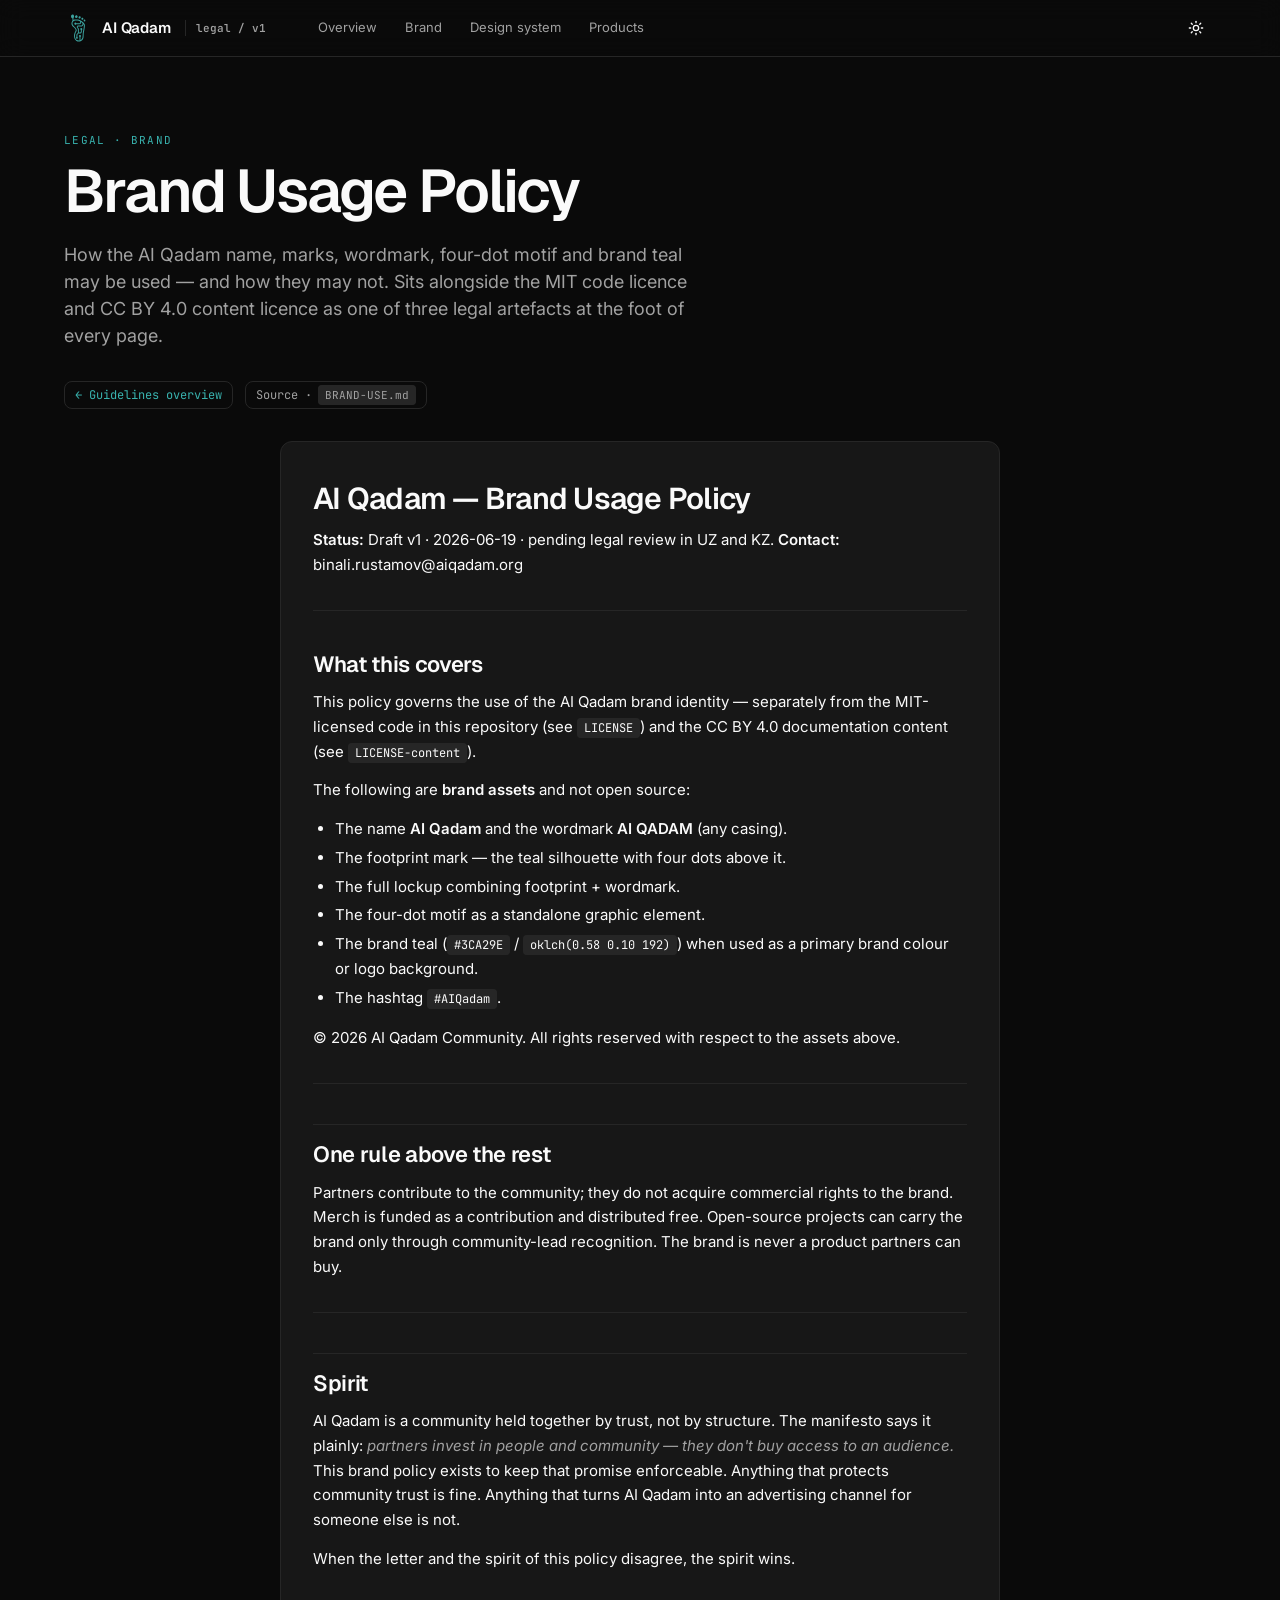
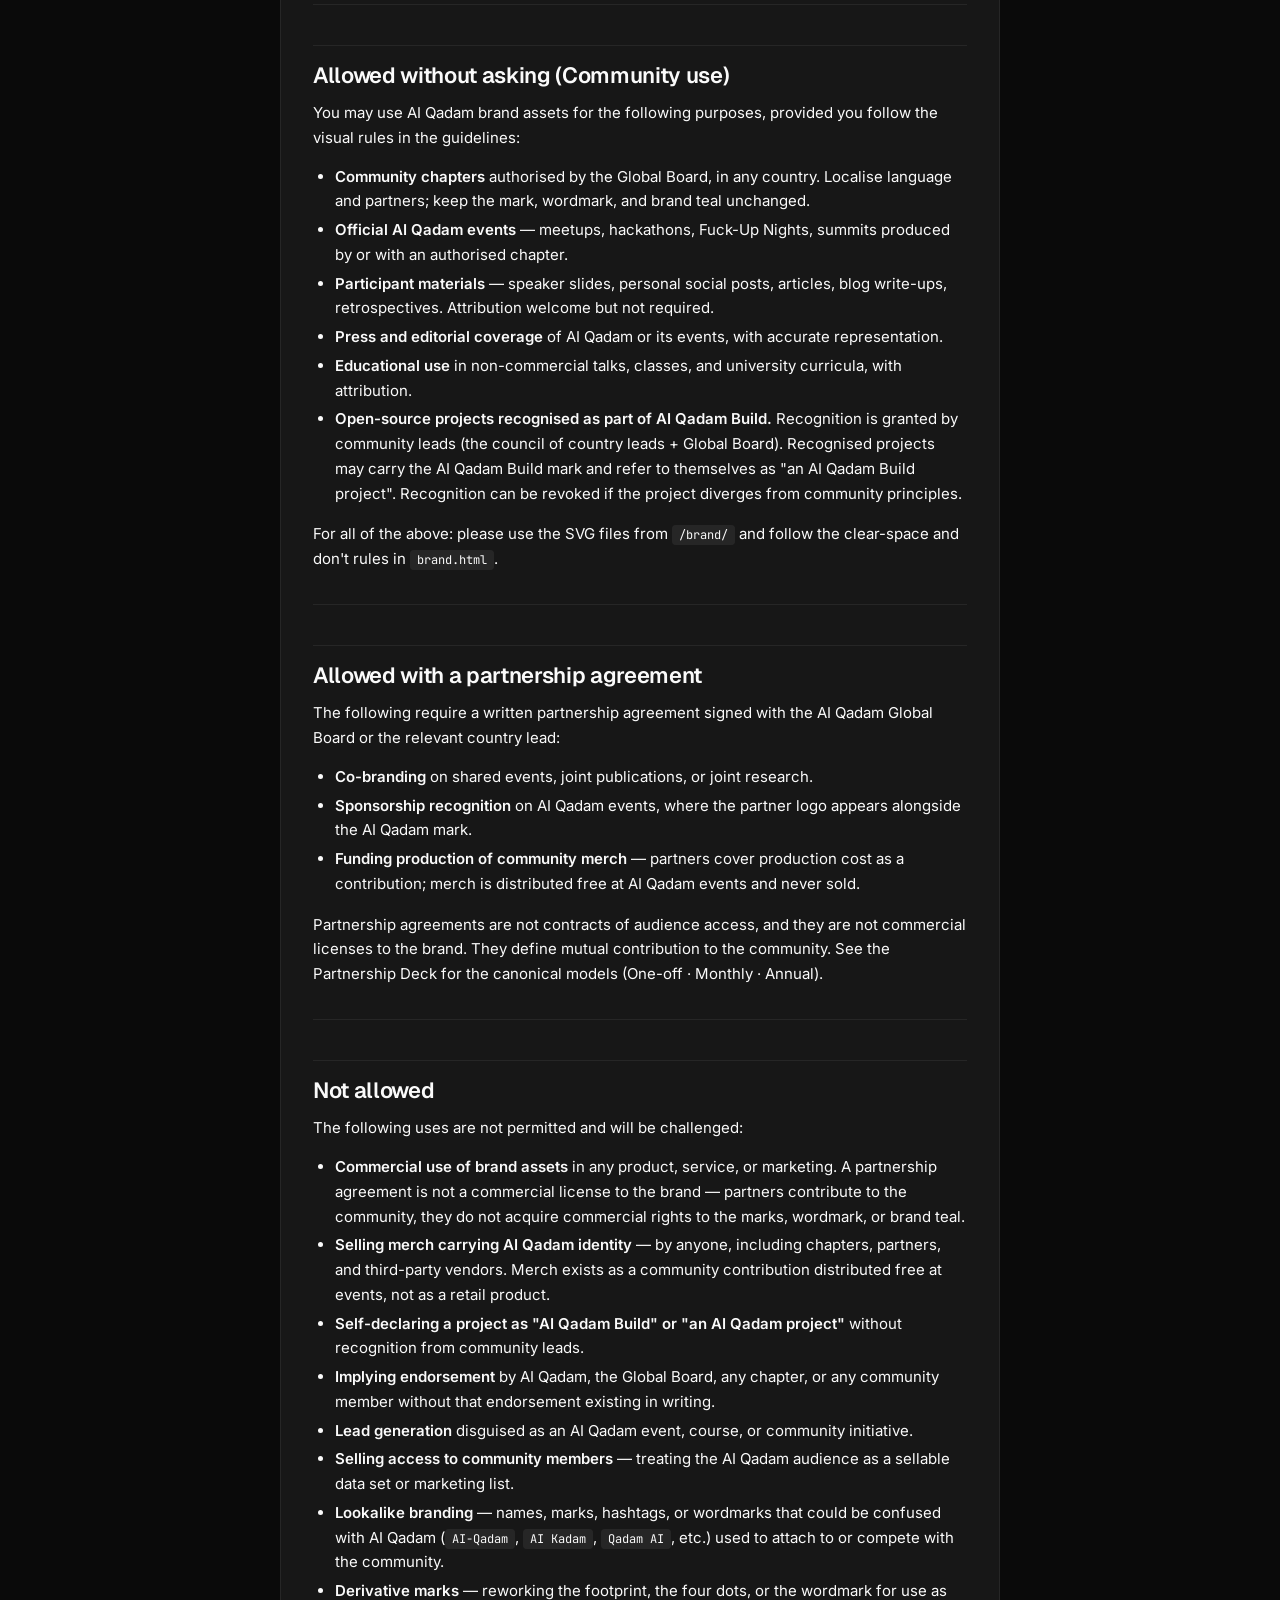
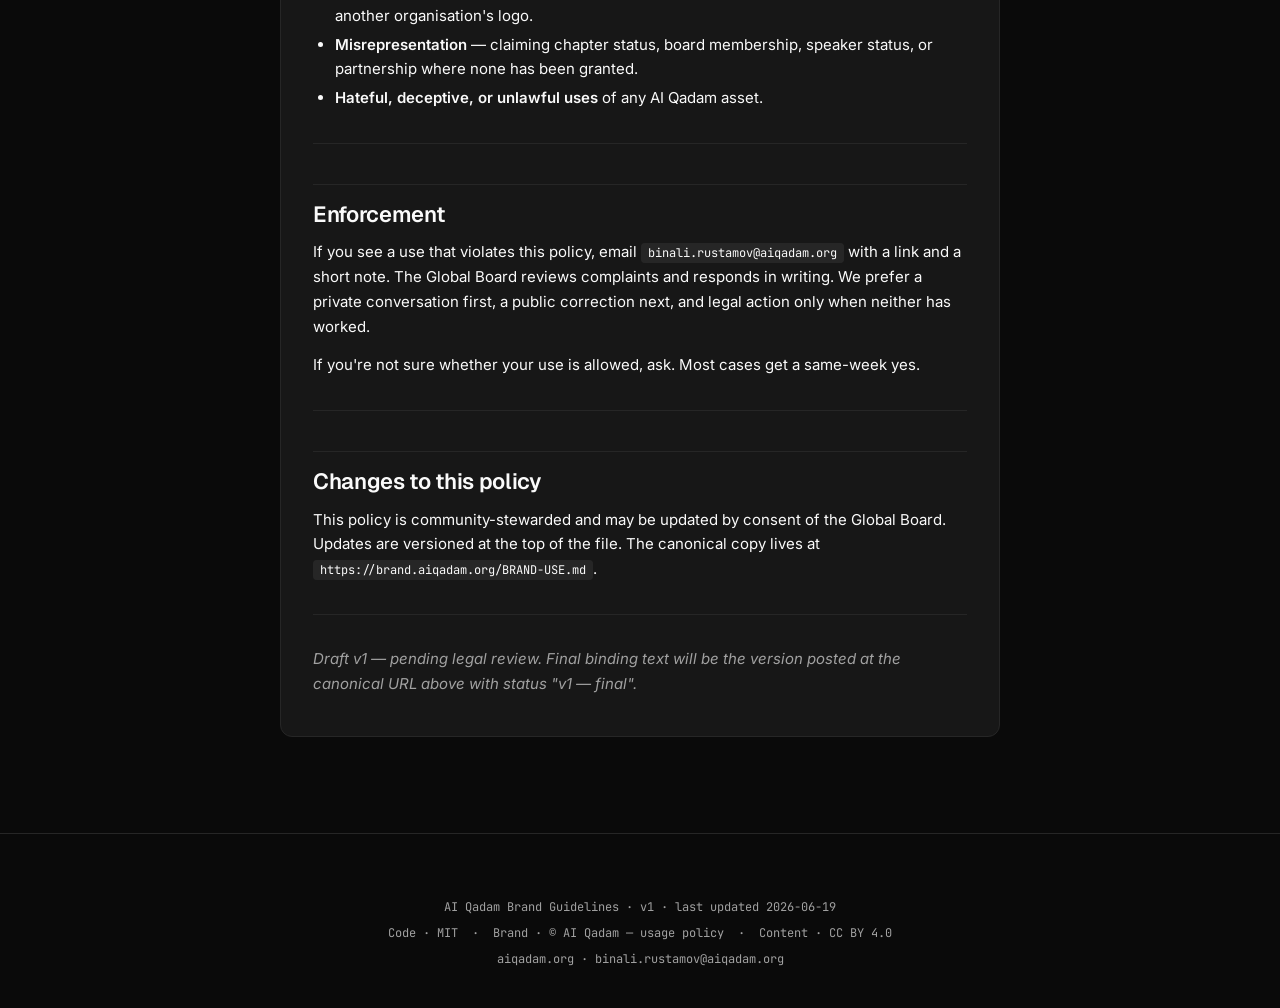
==== brand-use.html @ d83e8a1f "Umbrella brand site v1 — pillar split + tri-license + policy refinements Restructure the repo from a" ====
<!DOCTYPE html>
<html lang="en" data-theme="dark">
<head>
<meta charset="UTF-8">
<meta name="viewport" content="width=device-width, initial-scale=1.0">
<title>Brand Usage Policy</title>
<link rel="icon" type="image/svg+xml" href="brand/logo-mark.svg">
<link rel="preconnect" href="https://fonts.googleapis.com">
<link rel="preconnect" href="https://fonts.gstatic.com" crossorigin>
<link href="https://fonts.googleapis.com/css2?family=Geist:wght@400;500;600&family=Inter:wght@400;500;600&family=JetBrains+Mono:wght@400;500;600&display=swap" rel="stylesheet">
<link rel="stylesheet" href="tokens.css">
<link rel="stylesheet" href="components.css">
<link rel="stylesheet" href="docs.css">
</head>
<body>
<header class="app-header">
  <div class="container app-header-inner">
    <a href="index.html" class="brand">
      <span class="brand-mark logo" aria-hidden="true">
        <img src="brand/logo-mark.svg" alt="">
      </span>
      AI Qadam
      <span class="brand-suffix">legal / v1</span>
    </a>
    <nav class="app-nav">
      <a href="index.html">Overview</a>
      <a href="brand.html">Brand</a>
      <a href="system.html">Design system</a>
      <a href="products.html">Products</a>
    </nav>
    <div class="header-right">
      <button class="btn btn-ghost btn-icon" id="theme-toggle" aria-label="Toggle theme" title="Toggle theme">
        <svg viewBox="0 0 24 24" fill="none" stroke="currentColor" stroke-width="2" stroke-linecap="round" stroke-linejoin="round"><circle cx="12" cy="12" r="4"/><path d="M12 2v2"/><path d="M12 20v2"/><path d="m4.93 4.93 1.41 1.41"/><path d="m17.66 17.66 1.41 1.41"/><path d="M2 12h2"/><path d="M20 12h2"/><path d="m6.34 17.66-1.41 1.41"/><path d="m19.07 4.93-1.41 1.41"/></svg>
      </button>
    </div>
  </div>
</header>

<a id="top"></a>

<div class="container">
  <section class="doc-hero">
    <p class="section-eyebrow" style="color: var(--primary); margin-bottom: 12px;">Legal · Brand</p>
    <h1>Brand Usage Policy</h1>
    <p class="tagline">How the AI Qadam name, marks, wordmark, four-dot motif and brand teal may be used — and how they may not. Sits alongside the MIT code licence and CC BY 4.0 content licence as one of three legal artefacts at the foot of every page.</p>
    <div class="meta-row">
      <span class="item"><a href="index.html" style="color: var(--primary);">← Guidelines overview</a></span>
      <span class="item">Source · <a href="BRAND-USE.md" style="color: var(--foreground);"><span class="codechip">BRAND-USE.md</span></a></span>
    </div>
  </section>

<article class="legal-doc">
<h1 id="ai-qadam-brand-usage-policy">AI Qadam — Brand Usage Policy</h1>
<p><strong>Status:</strong> Draft v1 · 2026-06-19 · pending legal review in UZ and KZ.
<strong>Contact:</strong> binali.rustamov@aiqadam.org</p>
<hr>
<h2 id="what-this-covers">What this covers</h2>
<p>This policy governs the use of the AI Qadam brand identity — separately from
the MIT-licensed code in this repository (see <code>LICENSE</code>) and the CC BY 4.0
documentation content (see <code>LICENSE-content</code>).</p>
<p>The following are <strong>brand assets</strong> and not open source:</p>
<ul>
<li>The name <strong>AI Qadam</strong> and the wordmark <strong>AI QADAM</strong> (any casing).</li>
<li>The footprint mark — the teal silhouette with four dots above it.</li>
<li>The full lockup combining footprint + wordmark.</li>
<li>The four-dot motif as a standalone graphic element.</li>
<li>The brand teal (<code>#3CA29E</code> / <code>oklch(0.58 0.10 192)</code>) when used as a primary
  brand colour or logo background.</li>
<li>The hashtag <code>#AIQadam</code>.</li>
</ul>
<p>© 2026 AI Qadam Community. All rights reserved with respect to the assets
above.</p>
<hr>
<h2 id="one-rule-above-the-rest">One rule above the rest</h2>
<p>Partners contribute to the community; they do not acquire commercial rights
to the brand. Merch is funded as a contribution and distributed free.
Open-source projects can carry the brand only through community-lead
recognition. The brand is never a product partners can buy.</p>
<hr>
<h2 id="spirit">Spirit</h2>
<p>AI Qadam is a community held together by trust, not by structure. The
manifesto says it plainly: <em>partners invest in people and community — they
don't buy access to an audience.</em> This brand policy exists to keep that
promise enforceable. Anything that protects community trust is fine. Anything
that turns AI Qadam into an advertising channel for someone else is not.</p>
<p>When the letter and the spirit of this policy disagree, the spirit wins.</p>
<hr>
<h2 id="allowed-without-asking-community-use">Allowed without asking (Community use)</h2>
<p>You may use AI Qadam brand assets for the following purposes, provided you
follow the visual rules in the guidelines:</p>
<ul>
<li><strong>Community chapters</strong> authorised by the Global Board, in any country.
  Localise language and partners; keep the mark, wordmark, and brand teal
  unchanged.</li>
<li><strong>Official AI Qadam events</strong> — meetups, hackathons, Fuck-Up Nights, summits
  produced by or with an authorised chapter.</li>
<li><strong>Participant materials</strong> — speaker slides, personal social posts, articles,
  blog write-ups, retrospectives. Attribution welcome but not required.</li>
<li><strong>Press and editorial coverage</strong> of AI Qadam or its events, with accurate
  representation.</li>
<li><strong>Educational use</strong> in non-commercial talks, classes, and university
  curricula, with attribution.</li>
<li><strong>Open-source projects recognised as part of AI Qadam Build.</strong> Recognition
  is granted by community leads (the council of country leads + Global
  Board). Recognised projects may carry the AI Qadam Build mark and refer
  to themselves as "an AI Qadam Build project". Recognition can be revoked
  if the project diverges from community principles.</li>
</ul>
<p>For all of the above: please use the SVG files from <code>/brand/</code> and follow the
clear-space and don't rules in <code>brand.html</code>.</p>
<hr>
<h2 id="allowed-with-a-partnership-agreement">Allowed with a partnership agreement</h2>
<p>The following require a written partnership agreement signed with the AI
Qadam Global Board or the relevant country lead:</p>
<ul>
<li><strong>Co-branding</strong> on shared events, joint publications, or joint research.</li>
<li><strong>Sponsorship recognition</strong> on AI Qadam events, where the partner logo
  appears alongside the AI Qadam mark.</li>
<li><strong>Funding production of community merch</strong> — partners cover production cost
  as a contribution; merch is distributed free at AI Qadam events and never
  sold.</li>
</ul>
<p>Partnership agreements are not contracts of audience access, and they are
not commercial licenses to the brand. They define mutual contribution to
the community. See the Partnership Deck for the canonical models (One-off ·
Monthly · Annual).</p>
<hr>
<h2 id="not-allowed">Not allowed</h2>
<p>The following uses are not permitted and will be challenged:</p>
<ul>
<li><strong>Commercial use of brand assets</strong> in any product, service, or marketing.
  A partnership agreement is not a commercial license to the brand —
  partners contribute to the community, they do not acquire commercial
  rights to the marks, wordmark, or brand teal.</li>
<li><strong>Selling merch carrying AI Qadam identity</strong> — by anyone, including
  chapters, partners, and third-party vendors. Merch exists as a community
  contribution distributed free at events, not as a retail product.</li>
<li><strong>Self-declaring a project as "AI Qadam Build" or "an AI Qadam project"</strong>
  without recognition from community leads.</li>
<li><strong>Implying endorsement</strong> by AI Qadam, the Global Board, any chapter, or
  any community member without that endorsement existing in writing.</li>
<li><strong>Lead generation</strong> disguised as an AI Qadam event, course, or community
  initiative.</li>
<li><strong>Selling access to community members</strong> — treating the AI Qadam audience
  as a sellable data set or marketing list.</li>
<li><strong>Lookalike branding</strong> — names, marks, hashtags, or wordmarks that could
  be confused with AI Qadam (<code>AI-Qadam</code>, <code>AI Kadam</code>, <code>Qadam AI</code>, etc.) used
  to attach to or compete with the community.</li>
<li><strong>Derivative marks</strong> — reworking the footprint, the four dots, or the
  wordmark for use as another organisation's logo.</li>
<li><strong>Misrepresentation</strong> — claiming chapter status, board membership, speaker
  status, or partnership where none has been granted.</li>
<li><strong>Hateful, deceptive, or unlawful uses</strong> of any AI Qadam asset.</li>
</ul>
<hr>
<h2 id="enforcement">Enforcement</h2>
<p>If you see a use that violates this policy, email
<code>binali.rustamov@aiqadam.org</code> with a link and a short note. The Global Board
reviews complaints and responds in writing. We prefer a private conversation
first, a public correction next, and legal action only when neither has
worked.</p>
<p>If you're not sure whether your use is allowed, ask. Most cases get a
same-week yes.</p>
<hr>
<h2 id="changes-to-this-policy">Changes to this policy</h2>
<p>This policy is community-stewarded and may be updated by consent of the
Global Board. Updates are versioned at the top of the file. The
canonical copy lives at <code>https://brand.aiqadam.org/BRAND-USE.md</code>.</p>
<hr>
<p><em>Draft v1 — pending legal review. Final binding text will be the version
posted at the canonical URL above with status "v1 — final".</em></p>
</article>
</div>

<footer class="doc-footer">
  <div class="container">
    <div class="row">AI Qadam Brand Guidelines · v1 · last updated 2026-06-19</div>
    <div class="row">
      <a href="license.html">Code · MIT</a>
      &nbsp;·&nbsp;
      <a href="brand-use.html">Brand · © AI Qadam — usage policy</a>
      &nbsp;·&nbsp;
      <a href="license-content.html">Content · CC BY 4.0</a>
    </div>
    <div class="row"><a href="https://aiqadam.org">aiqadam.org</a> · <a href="mailto:binali.rustamov@aiqadam.org">binali.rustamov@aiqadam.org</a></div>
  </div>
</footer>
<script>
  const root = document.documentElement;
  const btn = document.getElementById('theme-toggle');
  function applyTheme(theme) {
    root.setAttribute('data-theme', theme);
    try { localStorage.setItem('aiqadam-ds-theme', theme); } catch(e){}
  }
  (function init(){
    const saved = localStorage.getItem('aiqadam-ds-theme');
    if (saved === 'light' || saved === 'dark') applyTheme(saved);
  })();
  if (btn) btn.addEventListener('click', () => {
    const next = root.getAttribute('data-theme') === 'dark' ? 'light' : 'dark';
    applyTheme(next);
  });
</script>
</body>
</html>
---- tokens.css ----
/* =========================================================
   AI Qadam — Design Tokens
   Tailwind 4 / shadcn/ui compatible. OKLCH color space.
   ========================================================= */

:root, [data-theme="light"] {
  --background:         oklch(1 0 0);
  --foreground:         oklch(0.145 0 0);
  --card:               oklch(0.99 0 0);
  --card-foreground:    oklch(0.145 0 0);
  --popover:            oklch(1 0 0);
  --popover-foreground: oklch(0.145 0 0);
  --muted:              oklch(0.97 0 0);
  --muted-foreground:   oklch(0.556 0 0);
  --border:             oklch(0.922 0 0);
  --input:              oklch(0.922 0 0);
  --primary:            oklch(0.58 0.10 192);         /* brand teal — circuit footprint */
  --primary-foreground: oklch(0.985 0 0);
  --secondary:          oklch(0.97 0 0);
  --secondary-foreground: oklch(0.205 0 0);
  --accent:             oklch(0.97 0 0);
  --accent-foreground:  oklch(0.205 0 0);
  --success:            oklch(0.696 0.17 162);
  --success-foreground: oklch(0.985 0 0);
  --warning:            oklch(0.768 0.188 70);
  --warning-foreground: oklch(0.145 0 0);
  --destructive:        oklch(0.577 0.245 27);
  --destructive-foreground: oklch(0.985 0 0);
  --ring:               oklch(0.58 0.10 192);
  --shadow-color:       0 0 0;
}

[data-theme="dark"] {
  --background:         oklch(0.145 0 0);
  --foreground:         oklch(0.985 0 0);
  --card:               oklch(0.205 0 0);
  --card-foreground:    oklch(0.985 0 0);
  --popover:            oklch(0.205 0 0);
  --popover-foreground: oklch(0.985 0 0);
  --muted:              oklch(0.269 0 0);
  --muted-foreground:   oklch(0.708 0 0);
  --border:             oklch(0.269 0 0);
  --input:              oklch(0.269 0 0);
  --primary:            oklch(0.70 0.105 192);        /* brand teal — brighter for dark */
  --primary-foreground: oklch(0.145 0 0);
  --secondary:          oklch(0.269 0 0);
  --secondary-foreground: oklch(0.985 0 0);
  --accent:             oklch(0.269 0 0);
  --accent-foreground:  oklch(0.985 0 0);
  --success:            oklch(0.765 0.17 162);
  --success-foreground: oklch(0.145 0 0);
  --warning:            oklch(0.823 0.188 70);
  --warning-foreground: oklch(0.145 0 0);
  --destructive:        oklch(0.704 0.191 22);
  --destructive-foreground: oklch(0.985 0 0);
  --ring:               oklch(0.70 0.105 192);
}

:root {
  /* Special-purpose */
  --live-indicator: oklch(0.7 0.2 145);
  --badge-bronze:   oklch(0.65 0.12 50);
  --badge-silver:   oklch(0.75 0.02 250);
  --badge-gold:     oklch(0.82 0.15 85);
  --badge-special:  oklch(0.65 0.23 295);
  --streak:         oklch(0.7 0.2 35);

  /* Logo — drive inline SVG fills. Static SVG files keep their hex fallbacks
     so /brand/*.svg works in <img>, og:image, favicon. When inlined into HTML
     these vars take over and pick up the active theme.
     Letter counters are hollow (fill-rule:evenodd compound paths), so no
     inset token is needed — whatever surface is behind the logo shows through. */
  --aiq-logo-teal: var(--primary);
  --aiq-logo-dark: var(--foreground);

  /* Fonts */
  --font-display: "Geist", system-ui, -apple-system, sans-serif;
  --font-sans:    "Inter", system-ui, -apple-system, sans-serif;
  --font-mono:    "JetBrains Mono", "SF Mono", Consolas, monospace;

  /* Radii */
  --radius-sm: 6px;
  --radius:    8px;
  --radius-md: 10px;
  --radius-lg: 12px;
  --radius-xl: 16px;

  /* Shadows */
  --shadow-sm: 0 1px 2px 0 rgb(0 0 0 / 0.05);
  --shadow:    0 1px 3px 0 rgb(0 0 0 / 0.1), 0 1px 2px -1px rgb(0 0 0 / 0.1);
  --shadow-md: 0 4px 6px -1px rgb(0 0 0 / 0.1), 0 2px 4px -2px rgb(0 0 0 / 0.1);
  --shadow-lg: 0 10px 15px -3px rgb(0 0 0 / 0.1), 0 4px 6px -4px rgb(0 0 0 / 0.1);

  /* Motion */
  --ease-out:    cubic-bezier(0.4, 0, 0.2, 1);
  --ease-spring: cubic-bezier(0.34, 1.56, 0.64, 1);
}

* { box-sizing: border-box; }
html, body { margin: 0; padding: 0; }
body {
  font-family: var(--font-sans);
  font-size: 14px;
  line-height: 1.5;
  background: var(--background);
  color: var(--foreground);
  -webkit-font-smoothing: antialiased;
  text-rendering: optimizeLegibility;
}

a { color: inherit; text-decoration: none; }
button { font: inherit; cursor: pointer; }
code, pre, .mono { font-family: var(--font-mono); }
.display { font-family: var(--font-display); letter-spacing: -0.02em; }

/* =========================================================
   Layout primitives
   ========================================================= */
.container {
  max-width: 1280px;
  margin: 0 auto;
  padding: 0 24px;
}
@media (min-width: 768px)  { .container { padding: 0 48px; } }
@media (min-width: 1024px) { .container { padding: 0 64px; } }

.divider {
  height: 1px;
  background: var(--border);
  border: 0;
  margin: 0;
}

/* =========================================================
   Buttons
   ========================================================= */
.btn {
  display: inline-flex;
  align-items: center;
  justify-content: center;
  gap: 8px;
  height: 40px;
  padding: 0 16px;
  font-size: 14px;
  font-weight: 500;
  border-radius: var(--radius);
  border: 1px solid transparent;
  transition: all 150ms var(--ease-out);
  white-space: nowrap;
  user-select: none;
}
.btn:focus-visible { outline: 2px solid var(--ring); outline-offset: 2px; }
.btn svg { width: 16px; height: 16px; flex-shrink: 0; }

.btn-sm  { height: 32px; padding: 0 12px; font-size: 13px; }
.btn-lg  { height: 44px; padding: 0 24px; font-size: 16px; }
.btn-icon { width: 40px; padding: 0; }
.btn-icon.btn-sm { width: 32px; }
.btn-icon.btn-lg { width: 44px; }

.btn-primary {
  background: var(--primary);
  color: var(--primary-foreground);
}
.btn-primary:hover {
  background: color-mix(in oklch, var(--primary) 88%, white);
}

.btn-secondary {
  background: var(--secondary);
  color: var(--secondary-foreground);
  border-color: var(--border);
}
.btn-secondary:hover {
  border-color: color-mix(in oklch, var(--primary) 40%, transparent);
}

.btn-ghost {
  background: transparent;
  color: var(--foreground);
}
.btn-ghost:hover {
  background: var(--muted);
}

.btn-outline {
  background: transparent;
  color: var(--foreground);
  border-color: var(--border);
}
.btn-outline:hover {
  border-color: color-mix(in oklch, var(--primary) 40%, transparent);
  background: var(--muted);
}

.btn-destructive {
  background: var(--destructive);
  color: var(--destructive-foreground);
}
.btn-destructive:hover {
  background: color-mix(in oklch, var(--destructive) 88%, white);
}

/* =========================================================
   Inputs
   ========================================================= */
.input, .textarea {
  width: 100%;
  height: 40px;
  padding: 0 12px;
  font-size: 14px;
  font-family: inherit;
  background: transparent;
  color: var(--foreground);
  border: 1px solid var(--input);
  border-radius: var(--radius);
  transition: border-color 150ms var(--ease-out), box-shadow 150ms var(--ease-out);
}
.textarea { height: auto; min-height: 96px; padding: 10px 12px; resize: vertical; line-height: 1.5; }
.input::placeholder, .textarea::placeholder { color: var(--muted-foreground); }
.input:hover, .textarea:hover {
  border-color: color-mix(in oklch, var(--primary) 40%, transparent);
}
.input:focus, .textarea:focus {
  outline: none;
  border-color: var(--ring);
  box-shadow: 0 0 0 2px color-mix(in oklch, var(--ring) 30%, transparent);
}
.input.error, .textarea.error { border-color: var(--destructive); }
.input.error:focus, .textarea.error:focus {
  box-shadow: 0 0 0 2px color-mix(in oklch, var(--destructive) 30%, transparent);
}
.input-wrap { position: relative; }
.input-wrap > svg {
  position: absolute;
  left: 12px;
  top: 50%;
  transform: translateY(-50%);
  width: 16px; height: 16px;
  color: var(--muted-foreground);
  pointer-events: none;
}
.input-wrap > .input { padding-left: 36px; }

.label {
  display: block;
  font-size: 13px;
  font-weight: 500;
  color: var(--foreground);
  margin-bottom: 6px;
}
.helper { font-size: 12px; color: var(--muted-foreground); margin-top: 6px; }
.helper.error { color: var(--destructive); }

/* =========================================================
   Badges
   ========================================================= */
.badge {
  display: inline-flex;
  align-items: center;
  gap: 6px;
  height: 22px;
  padding: 0 8px;
  font-size: 12px;
  font-weight: 500;
  border-radius: var(--radius-sm);
  background: var(--muted);
  color: var(--foreground);
  border: 1px solid var(--border);
  line-height: 1;
}
.badge .dot {
  width: 6px; height: 6px;
  border-radius: 50%;
  background: currentColor;
  flex-shrink: 0;
}
.badge-primary {
  background: color-mix(in oklch, var(--primary) 12%, transparent);
  color: var(--primary);
  border-color: color-mix(in oklch, var(--primary) 25%, transparent);
}
.badge-success {
  background: color-mix(in oklch, var(--success) 12%, transparent);
  color: var(--success);
  border-color: color-mix(in oklch, var(--success) 25%, transparent);
}
.badge-warning {
  background: color-mix(in oklch, var(--warning) 14%, transparent);
  color: var(--warning);
  border-color: color-mix(in oklch, var(--warning) 30%, transparent);
}
.badge-destructive {
  background: color-mix(in oklch, var(--destructive) 12%, transparent);
  color: var(--destructive);
  border-color: color-mix(in oklch, var(--destructive) 25%, transparent);
}
.badge.mono { font-family: var(--font-mono); letter-spacing: 0.02em; font-size: 11px; text-transform: uppercase; }

/* Tag (a slightly different badge style for topics/tech) */
.tag {
  display: inline-flex;
  align-items: center;
  height: 22px;
  padding: 0 8px;
  font-size: 12px;
  font-family: var(--font-mono);
  color: var(--muted-foreground);
  background: var(--muted);
  border: 1px solid var(--border);
  border-radius: var(--radius-sm);
  line-height: 1;
}

/* =========================================================
   Avatars
   ========================================================= */
.avatar {
  display: inline-flex;
  align-items: center;
  justify-content: center;
  border-radius: 50%;
  background: var(--muted);
  color: var(--foreground);
  font-family: var(--font-sans);
  font-weight: 500;
  flex-shrink: 0;
  position: relative;
  overflow: hidden;
  user-select: none;
}
.avatar img { width: 100%; height: 100%; object-fit: cover; }
.avatar-xs  { width: 24px;  height: 24px;  font-size: 10px; }
.avatar-sm  { width: 32px;  height: 32px;  font-size: 12px; }
.avatar-md  { width: 40px;  height: 40px;  font-size: 13px; }
.avatar-lg  { width: 56px;  height: 56px;  font-size: 16px; }
.avatar-xl  { width: 80px;  height: 80px;  font-size: 20px; }
.avatar-2xl { width: 120px; height: 120px; font-size: 32px; }

.avatar-wrap { position: relative; display: inline-flex; }
.avatar-wrap .status-dot {
  position: absolute;
  bottom: 0;
  right: 0;
  width: 12px; height: 12px;
  border-radius: 50%;
  background: var(--success);
  border: 2px solid var(--background);
}
.avatar-wrap.size-xl .status-dot { width: 16px; height: 16px; border-width: 3px; }
.avatar-wrap.size-2xl .status-dot { width: 20px; height: 20px; border-width: 3px; }

/* Avatar group (overlapping) */
.avatar-group { display: inline-flex; }
.avatar-group .avatar { border: 2px solid var(--card); margin-left: -8px; }
.avatar-group .avatar:first-child { margin-left: 0; }

/* =========================================================
   Checkbox, Radio, Switch
   ========================================================= */
.checkbox, .radio {
  appearance: none;
  -webkit-appearance: none;
  width: 16px; height: 16px;
  border: 1px solid var(--border);
  background: transparent;
  cursor: pointer;
  position: relative;
  transition: all 150ms var(--ease-out);
  flex-shrink: 0;
}
.checkbox { border-radius: 4px; }
.radio    { border-radius: 50%; }
.checkbox:hover, .radio:hover { border-color: color-mix(in oklch, var(--primary) 60%, transparent); }
.checkbox:checked, .radio:checked {
  background: var(--primary);
  border-color: var(--primary);
}
.checkbox:checked::after {
  content: '';
  position: absolute;
  inset: 0;
  background: url("data:image/svg+xml;utf8,<svg xmlns='http://www.w3.org/2000/svg' viewBox='0 0 16 16' fill='none' stroke='white' stroke-width='2.5' stroke-linecap='round' stroke-linejoin='round'><polyline points='3.5 8 6.5 11 12.5 5'/></svg>") center/12px no-repeat;
}
.radio:checked::after {
  content: '';
  position: absolute;
  inset: 4px;
  border-radius: 50%;
  background: var(--primary-foreground);
}
.checkbox:focus-visible, .radio:focus-visible {
  outline: 2px solid var(--ring);
  outline-offset: 2px;
}

.switch {
  appearance: none;
  -webkit-appearance: none;
  width: 36px; height: 20px;
  background: var(--muted);
  border: 1px solid var(--border);
  border-radius: 999px;
  position: relative;
  cursor: pointer;
  transition: all 150ms var(--ease-out);
  flex-shrink: 0;
}
.switch::after {
  content: '';
  position: absolute;
  top: 1px; left: 1px;
  width: 16px; height: 16px;
  background: var(--foreground);
  border-radius: 50%;
  transition: transform 150ms var(--ease-out), background 150ms var(--ease-out);
}
.switch:checked {
  background: var(--primary);
  border-color: var(--primary);
}
.switch:checked::after {
  transform: translateX(16px);
  background: var(--primary-foreground);
}
.switch:focus-visible { outline: 2px solid var(--ring); outline-offset: 2px; }

.control-row {
  display: flex;
  align-items: center;
  gap: 10px;
  font-size: 14px;
  cursor: pointer;
  user-select: none;
}

/* =========================================================
   Tooltip (CSS-only)
   ========================================================= */
.tooltip-host { position: relative; display: inline-flex; }
.tooltip {
  position: absolute;
  bottom: calc(100% + 8px);
  left: 50%;
  transform: translateX(-50%) translateY(4px);
  background: var(--popover);
  color: var(--popover-foreground);
  border: 1px solid var(--border);
  padding: 6px 10px;
  font-size: 12px;
  border-radius: var(--radius);
  white-space: nowrap;
  opacity: 0;
  pointer-events: none;
  transition: all 150ms var(--ease-out);
  box-shadow: var(--shadow-md);
  z-index: 50;
}
.tooltip-host:hover .tooltip,
.tooltip-host:focus-within .tooltip {
  opacity: 1;
  transform: translateX(-50%) translateY(0);
}

/* =========================================================
   Skeleton
   ========================================================= */
.skeleton {
  background: linear-gradient(90deg,
    var(--muted) 0%,
    color-mix(in oklch, var(--muted) 70%, var(--border)) 50%,
    var(--muted) 100%);
  background-size: 200% 100%;
  animation: skeleton 1.6s linear infinite;
  border-radius: var(--radius-sm);
}
@keyframes skeleton {
  0%   { background-position: 200% 0; }
  100% { background-position: -200% 0; }
}

/* =========================================================
   Cards
   ========================================================= */
.card {
  background: var(--card);
  border: 1px solid var(--border);
  border-radius: var(--radius-lg);
  padding: 24px;
  transition: border-color 150ms var(--ease-out), transform 150ms var(--ease-out);
}
.card.hoverable:hover {
  border-color: color-mix(in oklch, var(--primary) 40%, transparent);
  transform: translateY(-1px);
}
.card-flush { padding: 0; overflow: hidden; }

/* =========================================================
   Section-frame helper for the docs page
   ========================================================= */
.docs-section {
  padding: 72px 0;
  border-top: 1px solid var(--border);
}
.docs-section:first-of-type { border-top: 0; }
.section-eyebrow {
  font-family: var(--font-mono);
  font-size: 11px;
  text-transform: uppercase;
  letter-spacing: 0.12em;
  color: var(--muted-foreground);
  margin-bottom: 12px;
}
.section-title {
  font-family: var(--font-display);
  font-weight: 600;
  font-size: 36px;
  line-height: 1.1;
  letter-spacing: -0.025em;
  margin: 0 0 12px 0;
}
.section-lead {
  font-size: 16px;
  color: var(--muted-foreground);
  max-width: 640px;
  margin: 0 0 48px 0;
}
.subsection-title {
  font-family: var(--font-display);
  font-weight: 600;
  font-size: 20px;
  letter-spacing: -0.01em;
  margin: 48px 0 16px 0;
}
.subsection-title:first-child { margin-top: 0; }
.subsection-meta {
  font-family: var(--font-mono);
  font-size: 11px;
  color: var(--muted-foreground);
  letter-spacing: 0.04em;
  margin-bottom: 16px;
  text-transform: uppercase;
}

/* small "code chip" used to label values throughout the docs */
.codechip {
  font-family: var(--font-mono);
  font-size: 11px;
  background: var(--muted);
  border: 1px solid var(--border);
  border-radius: 4px;
  padding: 2px 6px;
  color: var(--muted-foreground);
  white-space: nowrap;
}

/* visually-hidden but accessible */
.sr {
  position: absolute;
  width: 1px; height: 1px;
  padding: 0; margin: -1px;
  overflow: hidden;
  clip: rect(0,0,0,0);
  white-space: nowrap;
  border: 0;
}
---- components.css ----
/* =========================================================
   AI Qadam — Domain components & mockup styles
   ========================================================= */

/* ---------- Header (top nav) ---------- */
.app-header {
  position: sticky;
  top: 0;
  z-index: 40;
  background: color-mix(in oklch, var(--background) 80%, transparent);
  backdrop-filter: saturate(160%) blur(12px);
  -webkit-backdrop-filter: saturate(160%) blur(12px);
  border-bottom: 1px solid var(--border);
}
.app-header-inner {
  display: flex;
  align-items: center;
  height: 56px;
  gap: 24px;
}
.brand {
  display: flex;
  align-items: center;
  gap: 10px;
  font-family: var(--font-display);
  font-weight: 600;
  font-size: 15px;
  letter-spacing: -0.01em;
}
.brand-mark {
  width: 24px; height: 24px;
  border-radius: 6px;
  background: var(--foreground);
  color: var(--background);
  display: inline-flex;
  align-items: center;
  justify-content: center;
  font-family: var(--font-mono);
  font-size: 12px;
  font-weight: 600;
  letter-spacing: -0.02em;
}
.brand-suffix {
  font-family: var(--font-mono);
  font-size: 11px;
  color: var(--muted-foreground);
  border-left: 1px solid var(--border);
  padding-left: 10px;
  margin-left: 4px;
  letter-spacing: 0;
}

/* ---------- Logo: mark (footprint only) ---------- */
/* Use inside .brand for nav, favicon-context, or any compact surface.
   Combine with .brand-mark to inherit the 24px sizing slot, or use the
   .brand-mark-logo size modifiers below for stand-alone placements. */
.brand-mark.logo {
  background: transparent;
  padding: 0;
  border-radius: 0;
  width: 28px;
  height: 28px;
}
.brand-mark.logo svg,
.brand-mark.logo img,
.brand-mark-logo svg,
.brand-mark-logo img {
  display: block;
  width: 100%;
  height: 100%;
  object-fit: contain;
}
.brand-mark-logo {
  display: inline-flex;
  width: 28px;
  height: 28px;
  flex-shrink: 0;
}
.brand-mark-logo.sm { width: 20px; height: 20px; }
.brand-mark-logo.md { width: 28px; height: 28px; }
.brand-mark-logo.lg { width: 40px; height: 40px; }
.brand-mark-logo.xl { width: 64px; height: 64px; }

/* ---------- Logo: full (footprint + AI QADAM wordmark) ---------- */
/* Splash screens, hero surfaces, marketing. Sizes are width-driven;
   height scales automatically since viewBox is ~1:1. */
.brand-logo {
  display: inline-block;
  line-height: 0;
  flex-shrink: 0;
}
.brand-logo svg,
.brand-logo img {
  display: block;
  width: 100%;
  height: auto;
}
.brand-logo.sm { width: 96px; }
.brand-logo.md { width: 160px; }
.brand-logo.lg { width: 240px; }
.brand-logo.xl { width: 360px; }
.app-nav {
  display: flex;
  align-items: center;
  gap: 4px;
  margin-left: 16px;
}
.app-nav a {
  height: 32px;
  padding: 0 12px;
  display: inline-flex;
  align-items: center;
  font-size: 13px;
  color: var(--muted-foreground);
  border-radius: var(--radius);
  transition: color 150ms var(--ease-out), background 150ms var(--ease-out);
}
.app-nav a:hover { color: var(--foreground); }
.app-nav a.active { color: var(--foreground); }
.app-nav a.active::after {
  content: '';
  display: block;
}
.header-right {
  margin-left: auto;
  display: flex;
  align-items: center;
  gap: 8px;
}

/* selector pill (country/lang) */
.selector {
  display: inline-flex;
  align-items: center;
  gap: 6px;
  height: 32px;
  padding: 0 10px;
  font-size: 12px;
  font-family: var(--font-mono);
  border: 1px solid var(--border);
  border-radius: var(--radius);
  background: transparent;
  color: var(--foreground);
  transition: border-color 150ms var(--ease-out);
}
.selector:hover { border-color: color-mix(in oklch, var(--primary) 40%, transparent); }
.selector .flag { font-size: 14px; line-height: 1; }
.selector svg { width: 12px; height: 12px; color: var(--muted-foreground); }

/* ---------- Breadcrumbs / Tabs / Pagination ---------- */
.breadcrumbs {
  display: flex;
  align-items: center;
  gap: 6px;
  font-size: 13px;
  color: var(--muted-foreground);
  font-family: var(--font-mono);
}
.breadcrumbs a:hover { color: var(--foreground); }
.breadcrumbs .sep { opacity: 0.5; }
.breadcrumbs .current { color: var(--foreground); }

.tabs {
  display: flex;
  gap: 0;
  border-bottom: 1px solid var(--border);
}
.tab {
  height: 40px;
  padding: 0 16px;
  display: inline-flex;
  align-items: center;
  gap: 8px;
  font-size: 13px;
  font-weight: 500;
  color: var(--muted-foreground);
  background: transparent;
  border: 0;
  border-bottom: 2px solid transparent;
  margin-bottom: -1px;
  cursor: pointer;
  transition: color 150ms var(--ease-out), border-color 150ms var(--ease-out);
}
.tab:hover { color: var(--foreground); }
.tab.active { color: var(--foreground); border-bottom-color: var(--primary); }
.tab .count {
  font-family: var(--font-mono);
  font-size: 11px;
  padding: 1px 6px;
  border-radius: 999px;
  background: var(--muted);
  color: var(--muted-foreground);
  border: 1px solid var(--border);
}

/* ---------- Pill-row click-through (kind badge + label + ↗) ---------- *
 * Shared by event detail Related-links + Materials sections (F-WebU1,
 * F-WebU3, F-WebU8). Compose: <a class="pill-row" target="_blank" …>
 *   <span class="pill-row__badge badge mono">KIND</span>
 *   <span class="pill-row__label">Label</span>
 *   <span class="pill-row__arrow" aria-hidden="true">↗</span>
 * </a>
 * The list wrapper (.pill-row__list) zeroes <ul> defaults so the row
 * doesn't need wrapper styling at each call site.                       */
.pill-row {
  display: flex;
  align-items: center;
  gap: 12px;
  padding: 12px 14px;
  border: 1px solid var(--border);
  border-radius: var(--radius);
  text-decoration: none;
  color: inherit;
  transition: border-color 150ms var(--ease-out), background 150ms var(--ease-out);
}
.pill-row:hover {
  border-color: color-mix(in oklch, var(--primary) 35%, var(--border));
  background: color-mix(in oklch, var(--muted) 30%, transparent);
}
.pill-row__badge {
  font-size: 9px;
  letter-spacing: 0.08em;
  min-width: 78px;
  text-align: center;
}
.pill-row__label {
  font-size: 14px;
  flex: 1;
  min-width: 0;
  overflow: hidden;
  text-overflow: ellipsis;
  white-space: nowrap;
}
.pill-row__arrow {
  color: var(--primary);
  font-size: 13px;
}
.pill-row__list {
  list-style: none;
  margin: 0;
  padding: 0;
  display: flex;
  flex-direction: column;
  gap: 8px;
}

/* ---------- Activity heatmap (52-week × 7-day grid) -------------------- *
 * Public-profile + member-dashboard surfaces. Each cell is a fixed-size
 * square with a data-level attribute (0..4) driving the fill intensity.
 * Render as 7 stacked rows (one per weekday), 52 cells per row:
 *   <div class="heatmap" role="img" aria-label="…">
 *     <span class="heatmap__cell" data-level="0" title="2026-05-24"></span>
 *     <span class="heatmap__cell" data-level="3" title="2026-05-17"></span>
 *     …
 *   </div>
 * Grid is row-major: weekday rows × 52 weeks. Horizontal scroll on
 * narrow screens.                                                        */
.heatmap {
  --hm-cell: 12px;
  --hm-gap: 3px;
  display: grid;
  grid-template-rows: repeat(7, var(--hm-cell));
  grid-auto-flow: column;
  grid-auto-columns: var(--hm-cell);
  gap: var(--hm-gap);
  overflow-x: auto;
  padding: 4px 0;
  align-content: start;
}
.heatmap__cell {
  width: var(--hm-cell);
  height: var(--hm-cell);
  border-radius: 2px;
  background: color-mix(in oklch, var(--muted) 60%, transparent);
  border: 1px solid color-mix(in oklch, var(--border) 80%, transparent);
}
.heatmap__cell[data-level="1"] {
  background: color-mix(in oklch, var(--primary) 25%, var(--card));
  border-color: color-mix(in oklch, var(--primary) 25%, var(--border));
}
.heatmap__cell[data-level="2"] {
  background: color-mix(in oklch, var(--primary) 50%, var(--card));
  border-color: color-mix(in oklch, var(--primary) 40%, var(--border));
}
.heatmap__cell[data-level="3"] {
  background: color-mix(in oklch, var(--primary) 75%, var(--card));
  border-color: color-mix(in oklch, var(--primary) 60%, var(--border));
}
.heatmap__cell[data-level="4"] {
  background: var(--primary);
  border-color: var(--primary);
}
.heatmap__legend {
  display: inline-flex;
  align-items: center;
  gap: 4px;
  font-family: var(--font-mono);
  font-size: 10px;
  color: var(--muted-foreground);
  letter-spacing: 0.08em;
  text-transform: uppercase;
}
.heatmap__legend .heatmap__cell {
  width: 10px;
  height: 10px;
}

.pagination {
  display: inline-flex;
  align-items: center;
  gap: 4px;
  font-family: var(--font-mono);
  font-size: 13px;
}
.pagination .page {
  min-width: 32px;
  height: 32px;
  padding: 0 8px;
  border: 1px solid var(--border);
  background: transparent;
  color: var(--foreground);
  border-radius: var(--radius);
  display: inline-flex;
  align-items: center;
  justify-content: center;
  transition: all 150ms var(--ease-out);
}
.pagination .page:hover { border-color: color-mix(in oklch, var(--primary) 40%, transparent); }
.pagination .page.active {
  background: var(--foreground);
  color: var(--background);
  border-color: var(--foreground);
}
.pagination .page.ellipsis { border: 0; color: var(--muted-foreground); }

/* ---------- EventCard ---------- */
.event-card {
  display: grid;
  grid-template-columns: 76px 1fr;
  gap: 20px;
  align-items: stretch;
  padding: 20px;
  background: var(--card);
  border: 1px solid var(--border);
  border-radius: var(--radius-lg);
  transition: border-color 150ms var(--ease-out), transform 150ms var(--ease-out);
  position: relative;
}
.event-card:hover {
  border-color: color-mix(in oklch, var(--primary) 40%, transparent);
  transform: translateY(-1px);
}
.event-card.past { opacity: 0.7; }
.event-card.past:hover { transform: none; }

.date-plate {
  display: flex;
  flex-direction: column;
  align-items: center;
  justify-content: center;
  padding: 12px 8px;
  border: 1px solid var(--border);
  border-radius: var(--radius);
  background: var(--background);
  font-family: var(--font-mono);
  line-height: 1;
  text-align: center;
}
.date-plate .month {
  font-size: 11px;
  text-transform: uppercase;
  color: var(--muted-foreground);
  letter-spacing: 0.08em;
  margin-bottom: 6px;
}
.date-plate .day {
  font-size: 26px;
  font-weight: 600;
  color: var(--foreground);
  margin-bottom: 4px;
}
.date-plate .weekday {
  font-size: 10px;
  text-transform: uppercase;
  color: var(--muted-foreground);
  letter-spacing: 0.08em;
}

.event-body {
  display: flex;
  flex-direction: column;
  min-width: 0;
}
.event-top {
  display: flex;
  align-items: center;
  gap: 8px;
  margin-bottom: 8px;
  min-height: 22px;
}
.event-status {
  display: inline-flex;
  align-items: center;
  gap: 6px;
  font-family: var(--font-mono);
  font-size: 10px;
  font-weight: 500;
  text-transform: uppercase;
  letter-spacing: 0.12em;
  color: var(--muted-foreground);
}
.event-status .pulse {
  width: 8px; height: 8px;
  border-radius: 50%;
  background: var(--live-indicator);
  box-shadow: 0 0 0 0 color-mix(in oklch, var(--live-indicator) 60%, transparent);
  animation: live-pulse 1.8s var(--ease-out) infinite;
}
.event-status.live { color: var(--live-indicator); }
.event-status.online .pulse {
  background: var(--success);
  box-shadow: 0 0 0 0 color-mix(in oklch, var(--success) 60%, transparent);
}
@keyframes live-pulse {
  0%   { box-shadow: 0 0 0 0 color-mix(in oklch, var(--live-indicator) 60%, transparent); }
  70%  { box-shadow: 0 0 0 8px color-mix(in oklch, var(--live-indicator) 0%, transparent); }
  100% { box-shadow: 0 0 0 0 color-mix(in oklch, var(--live-indicator) 0%, transparent); }
}

.event-title {
  font-family: var(--font-display);
  font-weight: 500;
  font-size: 18px;
  line-height: 1.3;
  letter-spacing: -0.01em;
  margin: 0 0 6px 0;
  color: var(--foreground);
}
.event-desc {
  font-size: 14px;
  line-height: 1.5;
  color: var(--muted-foreground);
  margin: 0 0 14px 0;
  display: -webkit-box;
  -webkit-line-clamp: 2;
  -webkit-box-orient: vertical;
  overflow: hidden;
}
.event-meta {
  display: flex;
  align-items: center;
  gap: 8px;
  font-family: var(--font-mono);
  font-size: 11px;
  color: var(--muted-foreground);
  margin-bottom: 12px;
  flex-wrap: wrap;
}
.event-meta .sep { opacity: 0.5; }
.event-meta svg { width: 12px; height: 12px; }
.event-meta .meta-item { display: inline-flex; align-items: center; gap: 4px; }

.event-bottom {
  margin-top: auto;
  display: flex;
  align-items: center;
  gap: 12px;
  flex-wrap: wrap;
  justify-content: space-between;
}
.event-tags { display: flex; gap: 6px; flex-wrap: wrap; }
.event-speakers {
  display: flex;
  align-items: center;
  gap: 10px;
  font-size: 12px;
  color: var(--muted-foreground);
  font-family: var(--font-mono);
}

/* ---------- SpeakerCard ---------- */
.speaker-card {
  display: grid;
  grid-template-columns: 80px 1fr;
  gap: 20px;
  padding: 24px;
  background: var(--card);
  border: 1px solid var(--border);
  border-radius: var(--radius-lg);
  transition: border-color 150ms var(--ease-out);
}
.speaker-card:hover { border-color: color-mix(in oklch, var(--primary) 40%, transparent); }
.speaker-name {
  font-family: var(--font-display);
  font-weight: 600;
  font-size: 17px;
  letter-spacing: -0.01em;
  margin: 0 0 4px 0;
}
.speaker-title {
  font-size: 13px;
  color: var(--muted-foreground);
  margin: 0 0 14px 0;
}
.speaker-title .at { font-family: var(--font-mono); color: var(--muted-foreground); opacity: 0.6; margin: 0 4px; }
.speaker-title .company { color: var(--foreground); }
.speaker-tags { display: flex; gap: 6px; flex-wrap: wrap; margin-bottom: 16px; }
.speaker-social {
  display: flex;
  gap: 4px;
}
.speaker-social a {
  width: 28px; height: 28px;
  display: inline-flex; align-items: center; justify-content: center;
  border: 1px solid var(--border);
  border-radius: var(--radius);
  color: var(--muted-foreground);
  transition: all 150ms var(--ease-out);
}
.speaker-social a:hover {
  color: var(--foreground);
  border-color: color-mix(in oklch, var(--primary) 40%, transparent);
}
.speaker-social svg { width: 14px; height: 14px; }

/* ---------- LeaderboardRow ---------- */
.leaderboard {
  border: 1px solid var(--border);
  border-radius: var(--radius-lg);
  background: var(--card);
  overflow: hidden;
}
.lb-head, .lb-row {
  display: grid;
  grid-template-columns: 56px 1fr 140px 110px 80px 60px;
  align-items: center;
  gap: 16px;
  padding: 14px 20px;
}
.lb-head {
  font-family: var(--font-mono);
  font-size: 10px;
  text-transform: uppercase;
  letter-spacing: 0.1em;
  color: var(--muted-foreground);
  border-bottom: 1px solid var(--border);
  background: color-mix(in oklch, var(--muted) 40%, transparent);
}
.lb-row + .lb-row { border-top: 1px solid var(--border); }
.lb-row { transition: background 150ms var(--ease-out); }
.lb-row:hover { background: color-mix(in oklch, var(--muted) 50%, transparent); }
.lb-rank {
  font-family: var(--font-mono);
  font-size: 16px;
  font-weight: 600;
  color: var(--muted-foreground);
  text-align: right;
  padding-right: 4px;
}
.lb-rank.gold   { color: var(--badge-gold); }
.lb-rank.silver { color: var(--badge-silver); }
.lb-rank.bronze { color: var(--badge-bronze); }
.lb-user {
  display: flex;
  align-items: center;
  gap: 12px;
  min-width: 0;
}
.lb-user .name {
  font-weight: 500;
  font-size: 14px;
  color: var(--foreground);
  white-space: nowrap;
  overflow: hidden;
  text-overflow: ellipsis;
}
.lb-user .handle {
  font-family: var(--font-mono);
  font-size: 11px;
  color: var(--muted-foreground);
}
.lb-country {
  display: inline-flex;
  align-items: center;
  gap: 6px;
  font-size: 12px;
  color: var(--muted-foreground);
  font-family: var(--font-mono);
}
.lb-country .flag { font-size: 14px; }
.lb-points {
  font-family: var(--font-mono);
  font-size: 18px;
  font-weight: 600;
  color: var(--foreground);
  text-align: right;
}
.lb-streak {
  display: inline-flex;
  align-items: center;
  gap: 4px;
  font-family: var(--font-mono);
  font-size: 13px;
  color: var(--streak);
}
.lb-change {
  display: inline-flex;
  align-items: center;
  gap: 2px;
  font-family: var(--font-mono);
  font-size: 12px;
  justify-content: flex-end;
}
.lb-change.up   { color: var(--success); }
.lb-change.down { color: var(--destructive); }
.lb-change.flat { color: var(--muted-foreground); }
.lb-change svg { width: 12px; height: 12px; }

/* ---------- BadgeShowcase ---------- */
.badge-grid {
  display: grid;
  grid-template-columns: repeat(4, 1fr);
  gap: 12px;
}
@media (max-width: 720px) { .badge-grid { grid-template-columns: repeat(2, 1fr); } }

.badge-tile {
  position: relative;
  display: flex;
  flex-direction: column;
  align-items: center;
  text-align: center;
  padding: 24px 16px 20px;
  border: 1px solid var(--border);
  border-radius: var(--radius-lg);
  background: var(--card);
  transition: border-color 150ms var(--ease-out);
}
.badge-tile:hover { border-color: color-mix(in oklch, var(--primary) 40%, transparent); }
.badge-tile.locked { opacity: 0.5; }
.badge-tile.locked:hover { border-color: var(--border); }

.badge-medal {
  width: 80px; height: 80px;
  margin-bottom: 14px;
}
.badge-tile .b-name {
  font-family: var(--font-display);
  font-weight: 600;
  font-size: 14px;
  margin: 0 0 4px 0;
}
.badge-tile .b-desc {
  font-size: 12px;
  color: var(--muted-foreground);
  margin: 0 0 12px 0;
  line-height: 1.45;
}
.badge-tile .b-meta {
  font-family: var(--font-mono);
  font-size: 10px;
  text-transform: uppercase;
  letter-spacing: 0.1em;
  color: var(--muted-foreground);
}
.lock-overlay {
  position: absolute;
  top: 12px; right: 12px;
  width: 22px; height: 22px;
  background: var(--muted);
  border-radius: 50%;
  display: inline-flex;
  align-items: center;
  justify-content: center;
  color: var(--muted-foreground);
  border: 1px solid var(--border);
}
.lock-overlay svg { width: 12px; height: 12px; }

/* ---------- StatCard ---------- */
.stat-card {
  padding: 20px;
  border: 1px solid var(--border);
  border-radius: var(--radius-lg);
  background: var(--card);
}
.stat-label {
  font-family: var(--font-mono);
  font-size: 10px;
  text-transform: uppercase;
  letter-spacing: 0.12em;
  color: var(--muted-foreground);
  margin: 0 0 12px 0;
}
.stat-value {
  font-family: var(--font-mono);
  font-size: 32px;
  font-weight: 600;
  line-height: 1;
  letter-spacing: -0.02em;
  color: var(--foreground);
  margin: 0 0 8px 0;
}
.stat-change {
  display: inline-flex;
  align-items: center;
  gap: 4px;
  font-family: var(--font-mono);
  font-size: 12px;
}
.stat-change.up { color: var(--success); }
.stat-change.down { color: var(--destructive); }
.stat-change svg { width: 12px; height: 12px; }
.stat-spark {
  margin-top: 14px;
  width: 100%;
  height: 36px;
  display: block;
}

/* ---------- ActivityFeedItem ---------- */
.activity-list {
  display: flex;
  flex-direction: column;
}
.activity-item {
  display: grid;
  grid-template-columns: 40px 1fr;
  gap: 14px;
  padding: 16px 0;
  border-bottom: 1px solid var(--border);
}
.activity-item:last-child { border-bottom: 0; }
.activity-body { min-width: 0; }
.activity-text {
  font-size: 14px;
  color: var(--foreground);
  line-height: 1.5;
  margin: 0 0 6px 0;
}
.activity-text .who { font-weight: 500; }
.activity-text .verb { color: var(--muted-foreground); }
.activity-text .what { font-weight: 500; }
.activity-time {
  font-family: var(--font-mono);
  font-size: 11px;
  color: var(--muted-foreground);
}
.activity-embed {
  margin-top: 10px;
  padding: 12px 14px;
  border: 1px solid var(--border);
  border-radius: var(--radius);
  background: var(--background);
  display: grid;
  grid-template-columns: 44px 1fr;
  gap: 12px;
  align-items: center;
}
.activity-embed .date-mini {
  text-align: center;
  font-family: var(--font-mono);
}
.activity-embed .date-mini .m { font-size: 9px; text-transform: uppercase; color: var(--muted-foreground); letter-spacing: 0.08em; }
.activity-embed .date-mini .d { font-size: 18px; font-weight: 600; }
.activity-embed .title { font-size: 13px; font-weight: 500; color: var(--foreground); margin-bottom: 2px; }
.activity-embed .meta { font-family: var(--font-mono); font-size: 11px; color: var(--muted-foreground); }

/* ---------- EmptyState ---------- */
.empty-state {
  display: flex;
  flex-direction: column;
  align-items: center;
  text-align: center;
  padding: 64px 24px;
  border: 1px dashed var(--border);
  border-radius: var(--radius-lg);
  background: color-mix(in oklch, var(--muted) 30%, transparent);
}
.empty-icon {
  width: 48px; height: 48px;
  display: inline-flex;
  align-items: center;
  justify-content: center;
  border: 1px solid var(--border);
  border-radius: var(--radius-lg);
  color: var(--muted-foreground);
  margin-bottom: 16px;
  background: var(--background);
}
.empty-icon svg { width: 22px; height: 22px; }
.empty-heading {
  font-family: var(--font-display);
  font-weight: 600;
  font-size: 18px;
  margin: 0 0 6px 0;
}
.empty-desc {
  font-size: 14px;
  color: var(--muted-foreground);
  margin: 0 0 20px 0;
  max-width: 380px;
}

/* ---------- Layout mockup chrome ---------- */
.mockup {
  border: 1px solid var(--border);
  border-radius: var(--radius-xl);
  background: var(--background);
  overflow: hidden;
  margin-bottom: 32px;
}
.mockup-chrome {
  display: flex;
  align-items: center;
  gap: 10px;
  padding: 10px 14px;
  border-bottom: 1px solid var(--border);
  background: color-mix(in oklch, var(--muted) 30%, transparent);
}
.mockup-dots {
  display: inline-flex;
  gap: 6px;
}
.mockup-dots span {
  width: 10px; height: 10px;
  border-radius: 50%;
  background: var(--border);
}
.mockup-url {
  flex: 1;
  font-family: var(--font-mono);
  font-size: 11px;
  color: var(--muted-foreground);
  text-align: center;
  background: var(--background);
  border: 1px solid var(--border);
  border-radius: var(--radius-sm);
  padding: 4px 10px;
  max-width: 360px;
}
.mockup-body { padding: 0; }

/* cover placeholder (no stock photo — solid color + geometric overlay) */
.cover {
  position: relative;
  width: 100%;
  border-radius: var(--radius-lg);
  overflow: hidden;
  isolation: isolate;
}
.cover::before {
  content: '';
  position: absolute;
  inset: 0;
  background:
    linear-gradient(135deg,
      color-mix(in oklch, var(--primary) 90%, black) 0%,
      color-mix(in oklch, var(--primary) 60%, black) 100%);
  z-index: -2;
}
.cover::after {
  content: '';
  position: absolute;
  inset: 0;
  background-image:
    linear-gradient(to right, color-mix(in oklch, white 6%, transparent) 1px, transparent 1px),
    linear-gradient(to bottom, color-mix(in oklch, white 6%, transparent) 1px, transparent 1px);
  background-size: 32px 32px;
  z-index: -1;
  mask-image: radial-gradient(ellipse at top left, black 30%, transparent 80%);
}
.cover .cover-label {
  position: absolute;
  bottom: 18px;
  left: 22px;
  font-family: var(--font-mono);
  font-size: 11px;
  color: rgba(255,255,255,0.7);
  letter-spacing: 0.04em;
  text-transform: uppercase;
}
.cover .cover-title {
  position: absolute;
  bottom: 38px;
  left: 22px;
  right: 22px;
  font-family: var(--font-display);
  font-weight: 600;
  font-size: 22px;
  letter-spacing: -0.015em;
  color: white;
  margin: 0;
}

/* GitHub-style contribution heatmap */
.heatmap {
  display: inline-grid;
  grid-template-columns: repeat(12, 1fr);
  gap: 4px;
  padding: 16px;
  border: 1px solid var(--border);
  border-radius: var(--radius);
  background: var(--card);
}
.heatmap-col { display: grid; grid-template-rows: repeat(7, 1fr); gap: 4px; }
.heatmap-cell {
  width: 14px; height: 14px;
  background: var(--muted);
  border-radius: 3px;
  border: 1px solid color-mix(in oklch, var(--border) 60%, transparent);
}
.heatmap-cell.l1 { background: color-mix(in oklch, var(--primary) 20%, var(--muted)); }
.heatmap-cell.l2 { background: color-mix(in oklch, var(--primary) 40%, var(--muted)); }
.heatmap-cell.l3 { background: color-mix(in oklch, var(--primary) 70%, var(--muted)); }
.heatmap-cell.l4 { background: var(--primary); border-color: var(--primary); }
---- docs.css ----
/* =========================================================
   AI Qadam Brand Guidelines — page chrome
   Shared by index.html (landing), brand.html, system.html, products.html.
   Component & token rules live in components.css and tokens.css.
   ========================================================= */

/* ---------- TOC layout ---------- */
.toc-layout {
  display: grid;
  grid-template-columns: 220px minmax(0, 1fr);
  gap: 64px;
  padding: 40px 0 120px;
}
@media (max-width: 1024px) {
  .toc-layout { grid-template-columns: 1fr; gap: 24px; }
  .toc { display: none; }
}
.toc {
  position: sticky;
  top: 80px;
  align-self: start;
  font-size: 13px;
  max-height: calc(100vh - 100px);
  overflow-y: auto;
}
.toc-label {
  font-family: var(--font-mono);
  font-size: 10px;
  text-transform: uppercase;
  letter-spacing: 0.12em;
  color: var(--muted-foreground);
  margin: 0 0 14px 0;
  padding: 0 12px;
}
.toc a {
  display: block;
  padding: 6px 12px;
  color: var(--muted-foreground);
  border-left: 1px solid var(--border);
  transition: color 150ms var(--ease-out), border-color 150ms var(--ease-out);
}
.toc a:hover { color: var(--foreground); border-left-color: color-mix(in oklch, var(--primary) 60%, transparent); }
.toc a.section { color: var(--foreground); font-weight: 500; margin-top: 12px; }
.toc a.sub { padding-left: 24px; font-size: 12px; }

/* ---------- Hero ---------- */
.doc-hero { padding: 64px 0 32px; }
.doc-hero h1 {
  font-family: var(--font-display);
  font-weight: 600;
  font-size: 60px;
  line-height: 1;
  letter-spacing: -0.035em;
  margin: 0 0 20px 0;
}
.doc-hero .tagline {
  font-size: 18px;
  color: var(--muted-foreground);
  max-width: 640px;
  line-height: 1.5;
  margin: 0 0 32px 0;
}
.doc-hero .meta-row {
  display: flex;
  flex-wrap: wrap;
  gap: 12px;
  font-family: var(--font-mono);
  font-size: 12px;
  color: var(--muted-foreground);
}
.doc-hero .meta-row .item {
  display: inline-flex;
  align-items: center;
  gap: 6px;
  padding: 4px 10px;
  border: 1px solid var(--border);
  border-radius: var(--radius);
}

/* ---------- Color swatches ---------- */
.swatch-grid {
  display: grid;
  grid-template-columns: repeat(auto-fill, minmax(240px, 1fr));
  gap: 10px;
}
.swatch {
  border: 1px solid var(--border);
  border-radius: var(--radius);
  overflow: hidden;
  background: var(--card);
}
.swatch-color { height: 64px; border-bottom: 1px solid var(--border); }
.swatch-meta {
  padding: 10px 12px;
  display: flex;
  flex-direction: column;
  gap: 2px;
}
.swatch-name { font-size: 13px; font-weight: 500; color: var(--foreground); }
.swatch-value { font-family: var(--font-mono); font-size: 11px; color: var(--muted-foreground); word-break: break-all; }

/* ---------- Type specimen ---------- */
.type-row {
  display: grid;
  grid-template-columns: 120px 1fr;
  gap: 24px;
  padding: 20px 0;
  border-bottom: 1px solid var(--border);
  align-items: baseline;
}
.type-row:last-child { border-bottom: 0; }
.type-key { font-family: var(--font-mono); font-size: 11px; color: var(--muted-foreground); line-height: 1.5; }
.type-key .px { display: block; color: var(--foreground); font-size: 13px; margin-top: 2px; }
.type-sample.geist { font-family: var(--font-display); font-weight: 600; }
.type-sample.inter { font-family: var(--font-sans); }
.type-sample.mono  { font-family: var(--font-mono); }

/* ---------- Spacing scale ---------- */
.space-row {
  display: grid;
  grid-template-columns: 120px 80px 1fr;
  gap: 16px;
  align-items: center;
  padding: 8px 0;
}
.space-bar { height: 16px; background: var(--primary); border-radius: 3px; opacity: 0.85; }

/* ---------- Radius scale ---------- */
.radius-grid { display: grid; grid-template-columns: repeat(auto-fill, minmax(120px, 1fr)); gap: 12px; }
.radius-tile {
  aspect-ratio: 1;
  border: 1px solid var(--border);
  background: var(--card);
  display: flex;
  flex-direction: column;
  justify-content: flex-end;
  padding: 12px;
}
.radius-tile .lab { font-family: var(--font-mono); font-size: 11px; color: var(--muted-foreground); }
.radius-tile .val { font-family: var(--font-mono); font-size: 11px; color: var(--foreground); margin-top: 2px; }

/* ---------- Component preview blocks ---------- */
.preview {
  border: 1px solid var(--border);
  border-radius: var(--radius-lg);
  background:
    linear-gradient(var(--background), var(--background)),
    repeating-linear-gradient(45deg, transparent, transparent 11px, color-mix(in oklch, var(--muted) 60%, transparent) 11px, color-mix(in oklch, var(--muted) 60%, transparent) 12px);
  padding: 32px;
  margin-bottom: 16px;
}
.preview-row { display: flex; flex-wrap: wrap; gap: 12px; align-items: center; }
.preview-row + .preview-row { margin-top: 16px; }
.preview-meta {
  font-family: var(--font-mono);
  font-size: 10px;
  text-transform: uppercase;
  letter-spacing: 0.12em;
  color: var(--muted-foreground);
  margin-bottom: 14px;
}

.two-col { display: grid; grid-template-columns: 1fr 1fr; gap: 12px; }
@media (max-width: 720px) { .two-col { grid-template-columns: 1fr; } }
.stat-grid { display: grid; grid-template-columns: repeat(auto-fit, minmax(180px, 1fr)); gap: 12px; }

/* ---------- Mockup-specific ---------- */
.mockup .home-hero {
  padding: 56px 48px 48px;
  border-bottom: 1px solid var(--border);
  display: grid;
  grid-template-columns: 1fr 1fr;
  gap: 48px;
  align-items: center;
}
.mockup .home-hero .eyebrow {
  font-family: var(--font-mono);
  font-size: 11px;
  color: var(--muted-foreground);
  letter-spacing: 0.1em;
  text-transform: uppercase;
  margin-bottom: 16px;
}
.mockup .home-hero h1 {
  font-family: var(--font-display);
  font-weight: 600;
  font-size: 44px;
  line-height: 1.05;
  letter-spacing: -0.03em;
  margin: 0 0 20px 0;
}
.mockup .home-hero p { font-size: 16px; color: var(--muted-foreground); line-height: 1.55; margin: 0 0 28px 0; max-width: 460px; }
.mockup .home-hero .actions { display: flex; gap: 10px; }
.mockup .home-hero .feat-cover { aspect-ratio: 4 / 3; height: auto; }

.mockup-section { padding: 48px; border-bottom: 1px solid var(--border); }
.mockup-section:last-child { border-bottom: 0; }
.mockup-section h2 {
  font-family: var(--font-display);
  font-weight: 600;
  font-size: 22px;
  letter-spacing: -0.015em;
  margin: 0 0 24px 0;
  display: flex;
  align-items: center;
  justify-content: space-between;
}
.mockup-section h2 .all {
  font-family: var(--font-sans);
  font-size: 13px;
  font-weight: 500;
  color: var(--muted-foreground);
  display: inline-flex;
  align-items: center;
  gap: 4px;
}

.event-grid-3 { display: grid; grid-template-columns: repeat(3, 1fr); gap: 16px; }
@media (max-width: 900px) { .event-grid-3 { grid-template-columns: 1fr; } }

.about-row { display: grid; grid-template-columns: 1fr 1fr; gap: 48px; }
.about-row h3 { font-family: var(--font-display); font-weight: 600; font-size: 20px; margin: 0 0 10px 0; letter-spacing: -0.01em; }
.about-row p { font-size: 14px; color: var(--muted-foreground); line-height: 1.6; margin: 0; }

.partners-row { display: grid; grid-template-columns: repeat(6, 1fr); gap: 12px; }
.partner {
  height: 48px;
  border: 1px solid var(--border);
  border-radius: var(--radius);
  display: flex;
  align-items: center;
  justify-content: center;
  font-family: var(--font-mono);
  font-size: 12px;
  color: var(--muted-foreground);
  letter-spacing: 0.04em;
}

/* ---------- Event detail mockup ---------- */
.event-detail {
  display: grid;
  grid-template-columns: minmax(0, 1fr) 320px;
  gap: 48px;
  padding: 48px;
}
.event-detail .sidebar {
  border: 1px solid var(--border);
  border-radius: var(--radius-lg);
  padding: 20px;
  background: var(--card);
  align-self: start;
  position: sticky;
  top: 80px;
}
.event-detail .sidebar .price {
  font-family: var(--font-mono);
  font-size: 11px;
  color: var(--muted-foreground);
  text-transform: uppercase;
  letter-spacing: 0.1em;
  margin-bottom: 6px;
}
.event-detail .sidebar .price-value {
  font-family: var(--font-display);
  font-weight: 600;
  font-size: 22px;
  margin-bottom: 16px;
}
.event-detail .sidebar .info-row {
  display: grid;
  grid-template-columns: 28px 1fr;
  gap: 10px;
  padding: 12px 0;
  border-top: 1px solid var(--border);
  align-items: flex-start;
}
.event-detail .sidebar .info-row:last-of-type { border-bottom: 1px solid var(--border); }
.event-detail .sidebar .info-row svg { width: 16px; height: 16px; color: var(--muted-foreground); margin-top: 2px; }
.event-detail .sidebar .info-row .v-label {
  font-size: 11px;
  font-family: var(--font-mono);
  color: var(--muted-foreground);
  text-transform: uppercase;
  letter-spacing: 0.08em;
  margin-bottom: 2px;
}
.event-detail .sidebar .info-row .v-value { font-size: 13px; color: var(--foreground); line-height: 1.4; }
.event-detail .sidebar .full-btn { width: 100%; margin-top: 16px; }
.event-detail .main h1 {
  font-family: var(--font-display);
  font-weight: 600;
  font-size: 36px;
  line-height: 1.1;
  letter-spacing: -0.025em;
  margin: 24px 0 12px 0;
}
.event-detail .main .tag-row { display: flex; gap: 8px; margin-bottom: 24px; }
.event-detail .main section { margin-top: 40px; }
.event-detail .main section h2 {
  font-family: var(--font-display);
  font-weight: 600;
  font-size: 20px;
  letter-spacing: -0.01em;
  margin: 0 0 14px 0;
}
.event-detail .main p { font-size: 15px; color: var(--muted-foreground); line-height: 1.65; margin: 0 0 10px 0; }

.agenda-row {
  display: grid;
  grid-template-columns: 80px 1fr;
  gap: 16px;
  padding: 14px 0;
  border-top: 1px solid var(--border);
  align-items: baseline;
}
.agenda-row:last-child { border-bottom: 1px solid var(--border); }
.agenda-row .time { font-family: var(--font-mono); font-size: 12px; color: var(--muted-foreground); }
.agenda-row .item-title { font-size: 14px; color: var(--foreground); font-weight: 500; margin-bottom: 2px; }
.agenda-row .item-who { font-size: 12px; color: var(--muted-foreground); font-family: var(--font-mono); }

/* ---------- Profile mockup ---------- */
.profile-header {
  padding: 48px 48px 32px;
  border-bottom: 1px solid var(--border);
  display: grid;
  grid-template-columns: 120px 1fr;
  gap: 24px;
  align-items: center;
}
.profile-header .name {
  font-family: var(--font-display);
  font-weight: 600;
  font-size: 32px;
  letter-spacing: -0.02em;
  margin: 0 0 4px 0;
}
.profile-header .handle { font-family: var(--font-mono); font-size: 13px; color: var(--muted-foreground); margin-bottom: 14px; }
.profile-header .bio { font-size: 14px; color: var(--foreground); line-height: 1.55; max-width: 560px; margin-bottom: 14px; }
.profile-header .meta {
  display: flex;
  gap: 16px;
  flex-wrap: wrap;
  font-family: var(--font-mono);
  font-size: 12px;
  color: var(--muted-foreground);
}
.profile-header .meta .item { display: inline-flex; align-items: center; gap: 6px; }
.profile-header .meta svg { width: 14px; height: 14px; }

.profile-section { padding: 32px 48px; border-bottom: 1px solid var(--border); }
.profile-section:last-child { border-bottom: 0; }
.profile-section h2 {
  font-family: var(--font-display);
  font-weight: 600;
  font-size: 18px;
  letter-spacing: -0.01em;
  margin: 0 0 16px 0;
  display: flex;
  align-items: center;
  justify-content: space-between;
}
.profile-section h2 .count { font-family: var(--font-mono); font-size: 12px; font-weight: 400; color: var(--muted-foreground); }

.heatmap-wrap { display: flex; gap: 16px; align-items: center; flex-wrap: wrap; }
.heatmap-legend { display: flex; align-items: center; gap: 6px; font-family: var(--font-mono); font-size: 11px; color: var(--muted-foreground); }
.heatmap-legend .heatmap-cell { width: 12px; height: 12px; }

/* ---------- Footer ---------- */
.doc-footer {
  padding: 64px 0 40px;
  text-align: center;
  color: var(--muted-foreground);
  font-family: var(--font-mono);
  font-size: 12px;
  border-top: 1px solid var(--border);
  margin-top: 40px;
}
.doc-footer .row + .row { margin-top: 8px; }
.doc-footer a { color: var(--muted-foreground); border-bottom: 1px solid transparent; transition: color 150ms var(--ease-out), border-color 150ms var(--ease-out); }
.doc-footer a:hover { color: var(--foreground); border-bottom-color: var(--border); }

/* ---------- Form preview ---------- */
.form-row { margin-bottom: 16px; }
.form-row:last-child { margin-bottom: 0; }

/* =========================================================
   Brand pillar
   ========================================================= */
.brand-card {
  padding: 32px;
  border: 1px solid var(--border);
  border-radius: var(--radius-lg);
  background:
    linear-gradient(180deg,
      color-mix(in oklch, var(--primary) 8%, var(--background)),
      var(--background) 70%);
}
.brand-positioning {
  font-family: var(--font-display);
  font-weight: 600;
  font-size: 28px;
  line-height: 1.15;
  letter-spacing: -0.02em;
  margin: 0 0 8px 0;
}
.brand-tagline {
  font-size: 16px;
  color: var(--muted-foreground);
  margin: 0 0 20px 0;
  font-style: italic;
}
.brand-tags { display: flex; flex-wrap: wrap; gap: 6px; margin-bottom: 16px; }
.brand-hashtag { font-size: 12px; color: var(--primary); margin: 0; }

.logo-showcase { gap: 16px; }
.logo-cell {
  border: 1px solid var(--border);
  border-radius: var(--radius-lg);
  overflow: hidden;
  display: flex;
  flex-direction: column;
  background: var(--card);
}
.logo-cell-stage {
  flex: 1;
  display: grid;
  place-items: center;
  padding: 48px 32px;
  min-height: 220px;
  background:
    repeating-linear-gradient(45deg, transparent, transparent 11px, color-mix(in oklch, var(--muted) 60%, transparent) 11px, color-mix(in oklch, var(--muted) 60%, transparent) 12px);
}
.logo-cell-meta { padding: 16px 20px; border-top: 1px solid var(--border); }
.cell-name {
  font-family: var(--font-display);
  font-weight: 600;
  font-size: 14px;
  margin: 0 0 4px 0;
  letter-spacing: -0.01em;
}
.cell-desc { font-size: 13px; color: var(--muted-foreground); margin: 0 0 8px 0; line-height: 1.55; }

.logo-sizes {
  display: flex;
  gap: 40px;
  align-items: flex-end;
  flex-wrap: wrap;
  padding: 32px;
  border: 1px solid var(--border);
  border-radius: var(--radius-lg);
  background: var(--card);
}
.size-cell { display: flex; flex-direction: column; align-items: center; gap: 10px; }
.size-cell span { font-family: var(--font-mono); font-size: 11px; color: var(--muted-foreground); }

.dont-grid { display: grid; grid-template-columns: repeat(auto-fill, minmax(220px, 1fr)); gap: 12px; }
.dont-cell {
  display: flex;
  gap: 12px;
  padding: 16px;
  border: 1px solid var(--border);
  border-radius: var(--radius);
  background: var(--card);
}
.dont-mark { color: var(--destructive); font-weight: 600; font-size: 16px; flex-shrink: 0; line-height: 1.4; }
.dont-cell p { font-size: 13px; color: var(--muted-foreground); line-height: 1.5; margin: 0; }
.dont-cell p em { color: var(--foreground); font-style: normal; }

.brand-color-row {
  display: grid;
  grid-template-columns: 220px 1fr;
  gap: 24px;
  align-items: center;
  padding: 24px;
  border: 1px solid var(--border);
  border-radius: var(--radius-lg);
  background: var(--card);
}
.brand-color-chip { height: 140px; background: var(--primary); border-radius: var(--radius); }
.brand-color-tokens { display: flex; flex-wrap: wrap; gap: 6px; margin-top: 12px; }
@media (max-width: 720px) {
  .brand-color-row { grid-template-columns: 1fr; }
  .brand-color-chip { height: 80px; }
}

.principle-grid { display: grid; grid-template-columns: repeat(auto-fill, minmax(240px, 1fr)); gap: 12px; }
.principle {
  padding: 20px;
  border: 1px solid var(--border);
  border-radius: var(--radius-lg);
  background: var(--card);
}
.principle-num {
  font-family: var(--font-mono);
  font-size: 10px;
  letter-spacing: 0.12em;
  color: var(--primary);
  margin: 0 0 8px 0;
}
.principle-name { font-family: var(--font-display); font-weight: 600; font-size: 16px; letter-spacing: -0.01em; margin: 0 0 6px 0; }
.principle-desc { font-size: 13px; color: var(--muted-foreground); line-height: 1.55; margin: 0; }

.naming-grid { gap: 12px; }
.naming-cell {
  padding: 20px;
  border: 1px solid var(--border);
  border-radius: var(--radius-lg);
  background: var(--card);
}
.naming-do { font-size: 22px; font-weight: 500; color: var(--foreground); margin: 6px 0 8px 0; letter-spacing: 0; }
.naming-dont {
  font-size: 14px;
  color: var(--muted-foreground);
  text-decoration: line-through;
  text-decoration-color: var(--destructive);
  margin: 6px 0 8px 0;
  letter-spacing: 0;
}

/* ---------- Photography + Iconography + Merch stubs ---------- */
.photo-grid { display: grid; grid-template-columns: repeat(auto-fill, minmax(200px, 1fr)); gap: 12px; }
.photo-cell {
  aspect-ratio: 4 / 3;
  border-radius: var(--radius-lg);
  border: 1px solid var(--border);
  background:
    linear-gradient(135deg,
      color-mix(in oklch, var(--primary) 18%, var(--card)),
      var(--card));
  position: relative;
  overflow: hidden;
}
.photo-cell .photo-label {
  position: absolute;
  bottom: 12px;
  left: 14px;
  font-family: var(--font-mono);
  font-size: 11px;
  color: var(--muted-foreground);
  background: color-mix(in oklch, var(--background) 80%, transparent);
  padding: 4px 8px;
  border-radius: var(--radius-sm);
  border: 1px solid var(--border);
}

.icon-grid { display: grid; grid-template-columns: repeat(auto-fill, minmax(120px, 1fr)); gap: 12px; }
.icon-cell {
  border: 1px solid var(--border);
  border-radius: var(--radius-lg);
  background: var(--card);
  padding: 20px;
  display: flex;
  flex-direction: column;
  align-items: center;
  gap: 10px;
}
.icon-cell svg { width: 32px; height: 32px; color: var(--primary); }
.icon-cell span { font-family: var(--font-mono); font-size: 11px; color: var(--muted-foreground); }

/* =========================================================
   Products pillar — stream cards
   ========================================================= */
.streams-grid { display: grid; grid-template-columns: repeat(auto-fill, minmax(280px, 1fr)); gap: 16px; }
.stream-card {
  border: 1px solid var(--border);
  border-radius: var(--radius-lg);
  background: var(--card);
  padding: 24px;
  display: flex;
  flex-direction: column;
  gap: 12px;
  min-height: 220px;
  transition: border-color 150ms var(--ease-out), transform 150ms var(--ease-out);
}
.stream-card:hover { border-color: color-mix(in oklch, var(--primary) 40%, transparent); }
.stream-card .stream-status {
  align-self: flex-start;
  font-family: var(--font-mono);
  font-size: 10px;
  text-transform: uppercase;
  letter-spacing: 0.12em;
  padding: 3px 8px;
  border-radius: var(--radius-sm);
  border: 1px solid var(--border);
  color: var(--muted-foreground);
}
.stream-card.live  .stream-status { color: var(--success); border-color: color-mix(in oklch, var(--success) 30%, transparent); background: color-mix(in oklch, var(--success) 8%, transparent); }
.stream-card.draft .stream-status { color: var(--warning); border-color: color-mix(in oklch, var(--warning) 30%, transparent); background: color-mix(in oklch, var(--warning) 8%, transparent); }
.stream-card .stream-name {
  font-family: var(--font-display);
  font-weight: 600;
  font-size: 20px;
  letter-spacing: -0.015em;
  margin: 0;
}
.stream-card .stream-desc { font-size: 13px; color: var(--muted-foreground); line-height: 1.55; margin: 0; flex: 1; }
.stream-card .stream-uses {
  font-family: var(--font-mono);
  font-size: 11px;
  color: var(--muted-foreground);
  display: flex;
  flex-wrap: wrap;
  gap: 6px;
  border-top: 1px solid var(--border);
  padding-top: 12px;
}
.stream-card .stream-uses .codechip { background: transparent; }
.stream-card a.stream-link {
  font-family: var(--font-mono);
  font-size: 11px;
  text-transform: uppercase;
  letter-spacing: 0.08em;
  color: var(--primary);
}

/* =========================================================
   Landing — umbrella pillar CTAs
   ========================================================= */
.umbrella-grid {
  display: grid;
  grid-template-columns: repeat(3, 1fr);
  gap: 16px;
  margin-bottom: 64px;
}
@media (max-width: 900px) { .umbrella-grid { grid-template-columns: 1fr; } }
.umbrella-card {
  display: flex;
  flex-direction: column;
  gap: 16px;
  padding: 32px;
  border: 1px solid var(--border);
  border-radius: var(--radius-lg);
  background: var(--card);
  text-decoration: none;
  color: inherit;
  transition: border-color 150ms var(--ease-out), transform 150ms var(--ease-out);
  min-height: 280px;
}
.umbrella-card:hover {
  border-color: color-mix(in oklch, var(--primary) 50%, transparent);
  transform: translateY(-2px);
}
.umbrella-card .pillar-num {
  font-family: var(--font-mono);
  font-size: 11px;
  color: var(--primary);
  letter-spacing: 0.14em;
  text-transform: uppercase;
}
.umbrella-card .pillar-name {
  font-family: var(--font-display);
  font-weight: 600;
  font-size: 32px;
  letter-spacing: -0.025em;
  line-height: 1.05;
  margin: 0;
}
.umbrella-card .pillar-desc {
  font-size: 14px;
  color: var(--muted-foreground);
  line-height: 1.55;
  flex: 1;
}
.umbrella-card .pillar-go {
  font-family: var(--font-mono);
  font-size: 11px;
  text-transform: uppercase;
  letter-spacing: 0.1em;
  color: var(--primary);
  display: inline-flex;
  align-items: center;
  gap: 6px;
}
.umbrella-card .pillar-tags {
  display: flex;
  gap: 6px;
  flex-wrap: wrap;
}

.landing-meta {
  margin-top: 40px;
  padding: 32px 0;
  display: grid;
  grid-template-columns: 1fr 1fr 1fr;
  gap: 24px;
  border-top: 1px solid var(--border);
}
@media (max-width: 720px) { .landing-meta { grid-template-columns: 1fr; } }
.landing-meta h4 {
  font-family: var(--font-mono);
  font-size: 10px;
  letter-spacing: 0.14em;
  text-transform: uppercase;
  color: var(--muted-foreground);
  margin: 0 0 8px 0;
}
.landing-meta p { font-size: 13px; color: var(--foreground); margin: 0; line-height: 1.55; }

/* =========================================================
   Legal docs — rendered markdown / plain-text artefacts
   (BRAND-USE.md, LICENSE, LICENSE-content)
   ========================================================= */
.legal-doc {
  max-width: 720px;
  margin: 0 auto 96px;
  padding: 40px 32px;
  border: 1px solid var(--border);
  border-radius: var(--radius-lg);
  background: var(--card);
  font-size: 15px;
  line-height: 1.65;
  color: var(--foreground);
}
.legal-doc > *:first-child { margin-top: 0; }
.legal-doc > *:last-child { margin-bottom: 0; }
.legal-doc h1 {
  font-family: var(--font-display);
  font-weight: 600;
  font-size: 30px;
  line-height: 1.15;
  letter-spacing: -0.025em;
  margin: 40px 0 12px;
}
.legal-doc h2 {
  font-family: var(--font-display);
  font-weight: 600;
  font-size: 22px;
  line-height: 1.25;
  letter-spacing: -0.015em;
  margin: 40px 0 12px;
  padding-top: 16px;
  border-top: 1px solid var(--border);
}
.legal-doc h2:first-of-type { border-top: 0; padding-top: 0; }
.legal-doc h3 {
  font-family: var(--font-display);
  font-weight: 600;
  font-size: 17px;
  letter-spacing: -0.01em;
  margin: 28px 0 8px;
}
.legal-doc h4 {
  font-family: var(--font-mono);
  font-size: 11px;
  text-transform: uppercase;
  letter-spacing: 0.12em;
  color: var(--muted-foreground);
  margin: 24px 0 8px;
}
.legal-doc p { margin: 0 0 14px; }
.legal-doc strong { color: var(--foreground); font-weight: 600; }
.legal-doc em { color: var(--muted-foreground); font-style: italic; }
.legal-doc a { color: var(--primary); border-bottom: 1px solid color-mix(in oklch, var(--primary) 40%, transparent); transition: border-color 150ms var(--ease-out); }
.legal-doc a:hover { border-bottom-color: var(--primary); }
.legal-doc ul, .legal-doc ol { margin: 0 0 16px; padding-left: 22px; }
.legal-doc li { margin-bottom: 4px; }
.legal-doc li > p { margin-bottom: 4px; }
.legal-doc code {
  font-family: var(--font-mono);
  font-size: 12px;
  background: var(--muted);
  border: 1px solid var(--border);
  border-radius: 4px;
  padding: 1px 6px;
  color: var(--foreground);
}
.legal-doc pre {
  font-family: var(--font-mono);
  font-size: 13px;
  line-height: 1.6;
  background: var(--muted);
  border: 1px solid var(--border);
  border-radius: var(--radius);
  padding: 20px 24px;
  overflow-x: auto;
  white-space: pre-wrap;
  word-break: normal;
  margin: 0;
}
.legal-doc.plain { padding: 24px; }
.legal-doc.plain pre {
  background: transparent;
  border: 0;
  padding: 0;
  font-size: 13px;
  color: var(--muted-foreground);
}
.legal-doc hr {
  border: 0;
  border-top: 1px solid var(--border);
  margin: 32px 0;
}
.legal-doc table {
  width: 100%;
  border-collapse: collapse;
  margin: 0 0 20px;
  font-size: 14px;
}
.legal-doc th, .legal-doc td {
  text-align: left;
  padding: 10px 12px;
  border-bottom: 1px solid var(--border);
}
.legal-doc th {
  font-family: var(--font-mono);
  font-size: 11px;
  text-transform: uppercase;
  letter-spacing: 0.08em;
  color: var(--muted-foreground);
  font-weight: 500;
  border-bottom-color: color-mix(in oklch, var(--foreground) 30%, var(--border));
}
.legal-doc blockquote {
  margin: 16px 0;
  padding: 12px 16px;
  border-left: 3px solid var(--primary);
  background: color-mix(in oklch, var(--primary) 6%, transparent);
  color: var(--muted-foreground);
  font-style: italic;
}
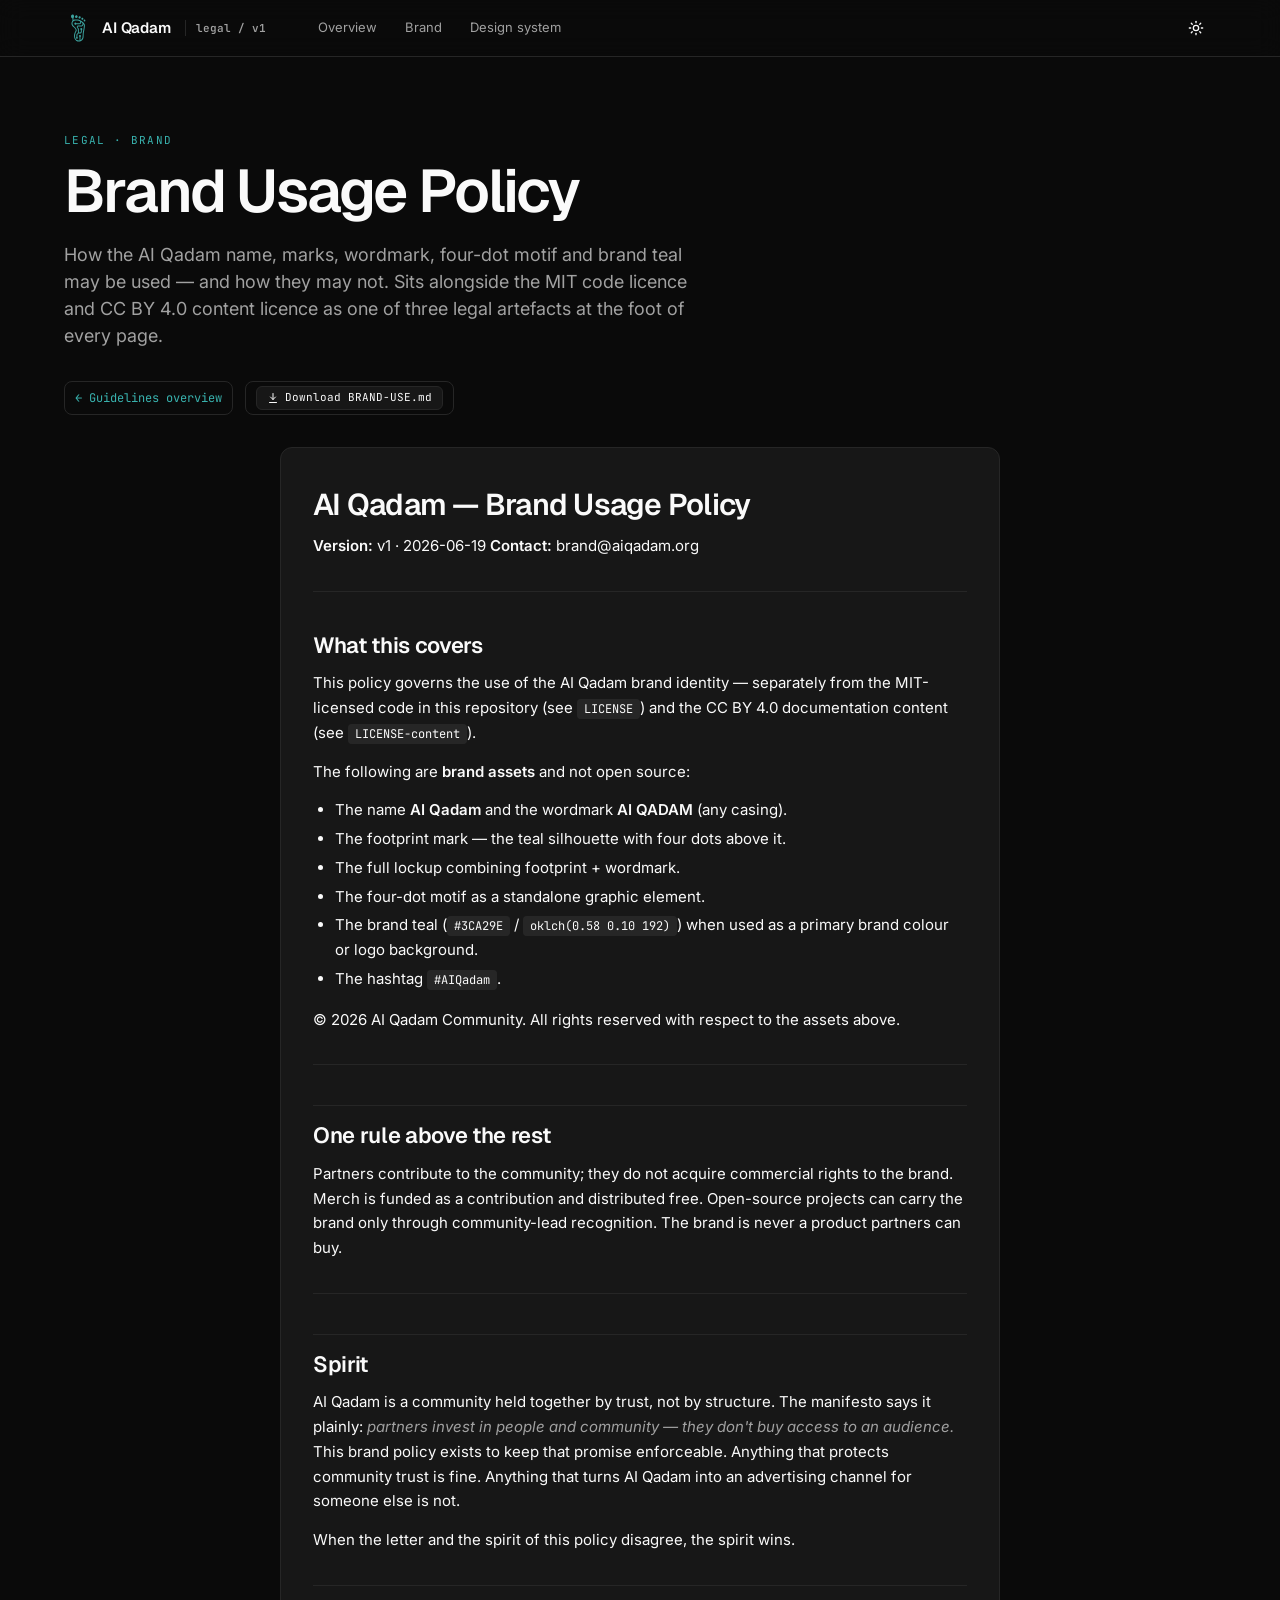
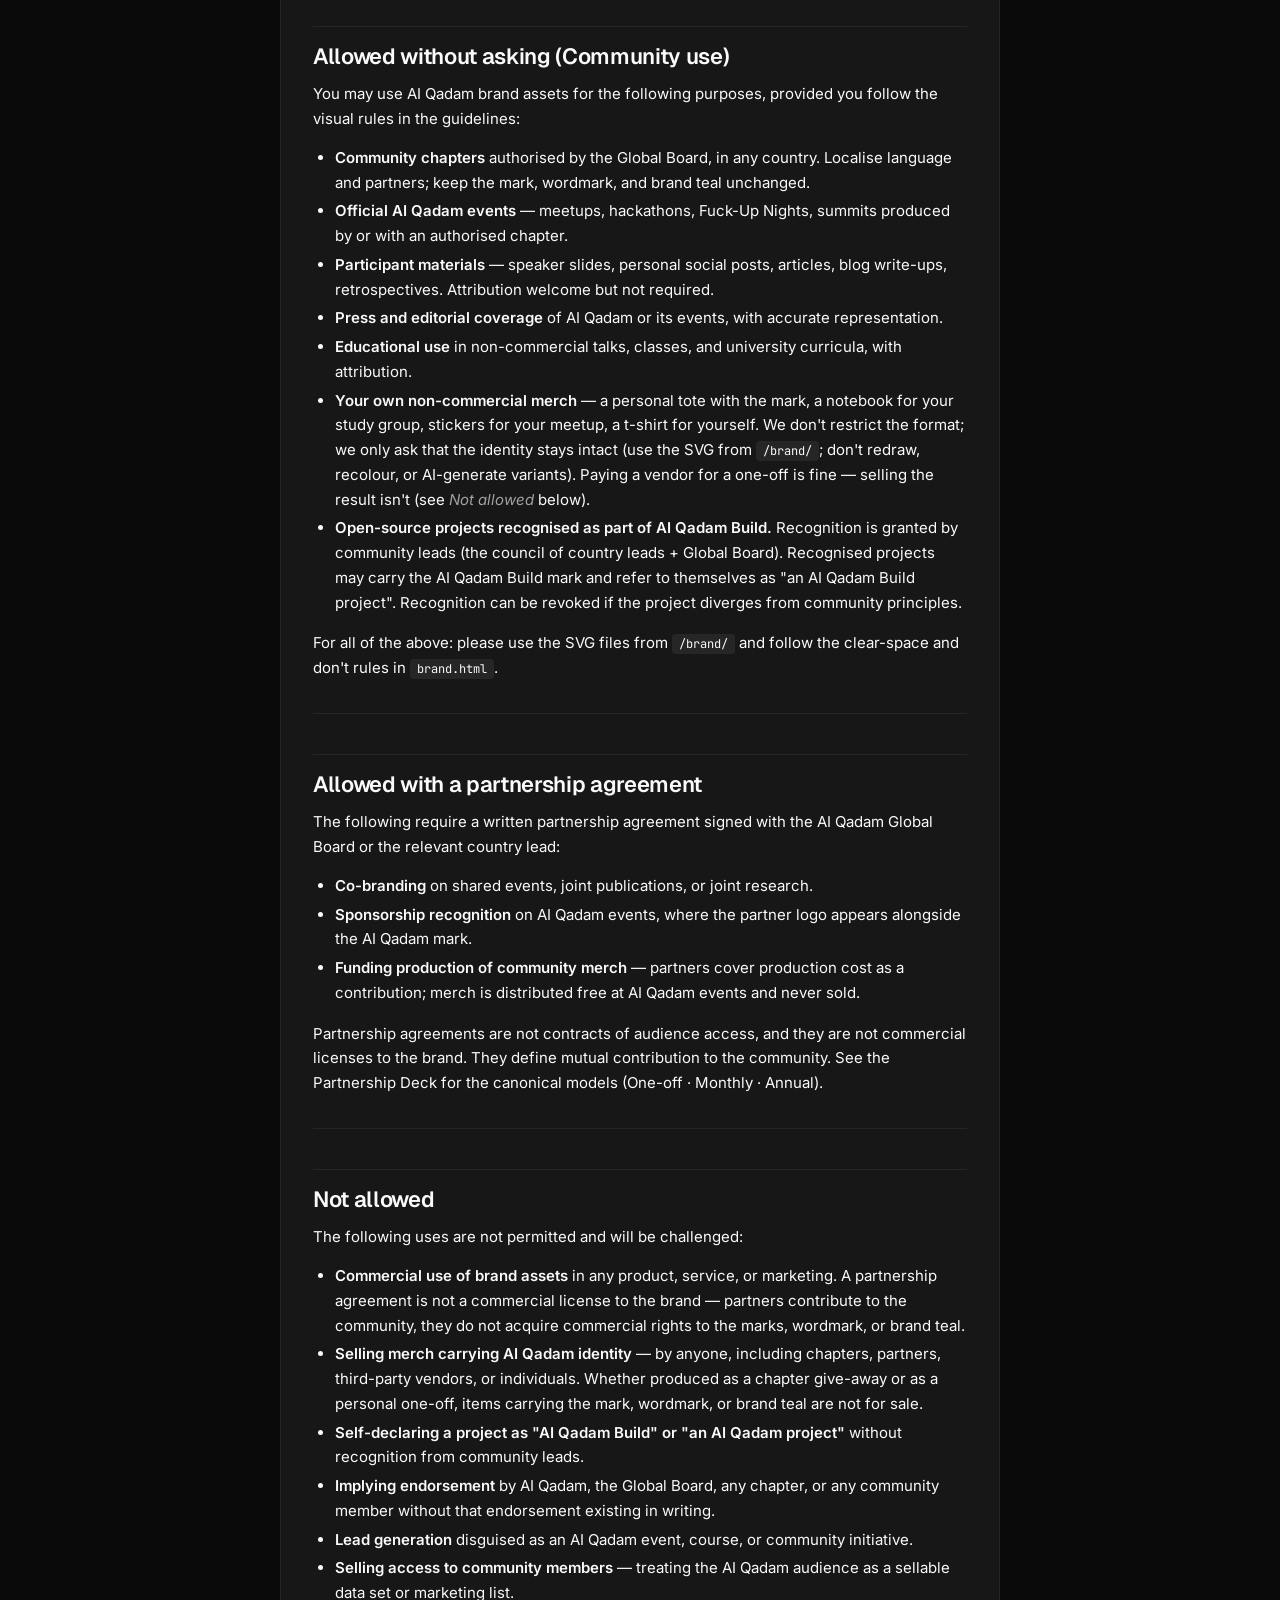
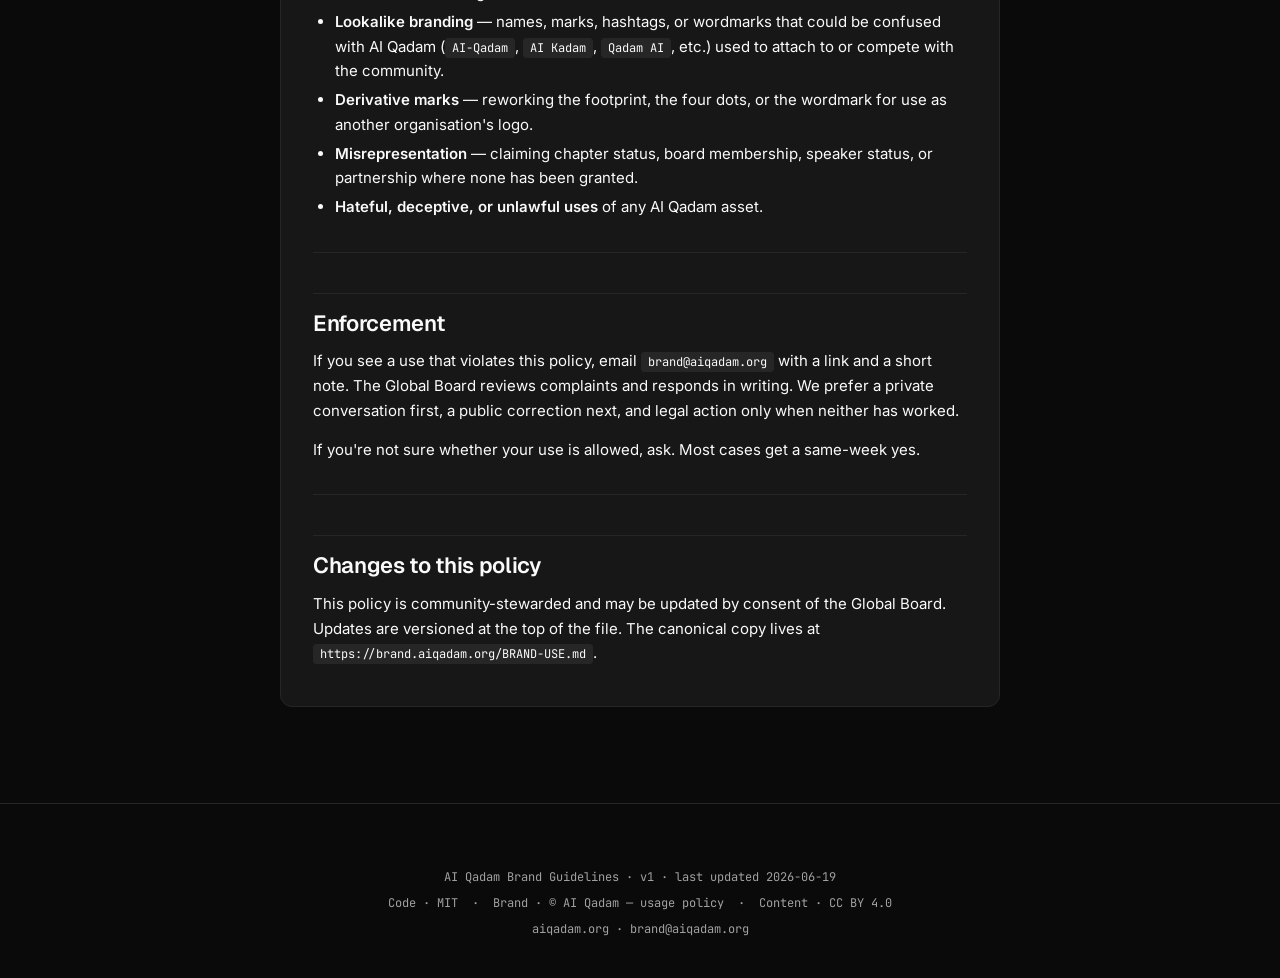
==== commit df07fdf4: "Two-pillar consolidation, scrollspy nav, merch lineup, Pages CNAME Architecture - Removed Products p" ====
--- a/brand-use.html
+++ b/brand-use.html
@@ -26,7 +26,6 @@
       <a href="index.html">Overview</a>
       <a href="brand.html">Brand</a>
       <a href="system.html">Design system</a>
-      <a href="products.html">Products</a>
     </nav>
     <div class="header-right">
       <button class="btn btn-ghost btn-icon" id="theme-toggle" aria-label="Toggle theme" title="Toggle theme">
@@ -45,14 +44,19 @@
     <p class="tagline">How the AI Qadam name, marks, wordmark, four-dot motif and brand teal may be used — and how they may not. Sits alongside the MIT code licence and CC BY 4.0 content licence as one of three legal artefacts at the foot of every page.</p>
     <div class="meta-row">
       <span class="item"><a href="index.html" style="color: var(--primary);">← Guidelines overview</a></span>
-      <span class="item">Source · <a href="BRAND-USE.md" style="color: var(--foreground);"><span class="codechip">BRAND-USE.md</span></a></span>
+      <span class="item">
+        <a class="download-link" href="BRAND-USE.md" download>
+          <svg viewBox="0 0 24 24" fill="none" stroke="currentColor" stroke-width="2" stroke-linecap="round" stroke-linejoin="round" aria-hidden="true"><path d="M12 3v12"/><path d="m7 10 5 5 5-5"/><path d="M5 21h14"/></svg>
+          Download BRAND-USE.md
+        </a>
+      </span>
     </div>
   </section>
 
 <article class="legal-doc">
 <h1 id="ai-qadam-brand-usage-policy">AI Qadam — Brand Usage Policy</h1>
-<p><strong>Status:</strong> Draft v1 · 2026-06-19 · pending legal review in UZ and KZ.
-<strong>Contact:</strong> binali.rustamov@aiqadam.org</p>
+<p><strong>Version:</strong> v1 · 2026-06-19
+<strong>Contact:</strong> brand@aiqadam.org</p>
 <hr>
 <h2 id="what-this-covers">What this covers</h2>
 <p>This policy governs the use of the AI Qadam brand identity — separately from
@@ -100,6 +104,12 @@
   representation.</li>
 <li><strong>Educational use</strong> in non-commercial talks, classes, and university
   curricula, with attribution.</li>
+<li><strong>Your own non-commercial merch</strong> — a personal tote with the mark, a
+  notebook for your study group, stickers for your meetup, a t-shirt for
+  yourself. We don't restrict the format; we only ask that the identity
+  stays intact (use the SVG from <code>/brand/</code>; don't redraw, recolour, or
+  AI-generate variants). Paying a vendor for a one-off is fine — selling
+  the result isn't (see <em>Not allowed</em> below).</li>
 <li><strong>Open-source projects recognised as part of AI Qadam Build.</strong> Recognition
   is granted by community leads (the council of country leads + Global
   Board). Recognised projects may carry the AI Qadam Build mark and refer
@@ -133,8 +143,9 @@
   partners contribute to the community, they do not acquire commercial
   rights to the marks, wordmark, or brand teal.</li>
 <li><strong>Selling merch carrying AI Qadam identity</strong> — by anyone, including
-  chapters, partners, and third-party vendors. Merch exists as a community
-  contribution distributed free at events, not as a retail product.</li>
+  chapters, partners, third-party vendors, or individuals. Whether
+  produced as a chapter give-away or as a personal one-off, items
+  carrying the mark, wordmark, or brand teal are not for sale.</li>
 <li><strong>Self-declaring a project as "AI Qadam Build" or "an AI Qadam project"</strong>
   without recognition from community leads.</li>
 <li><strong>Implying endorsement</strong> by AI Qadam, the Global Board, any chapter, or
@@ -155,7 +166,7 @@
 <hr>
 <h2 id="enforcement">Enforcement</h2>
 <p>If you see a use that violates this policy, email
-<code>binali.rustamov@aiqadam.org</code> with a link and a short note. The Global Board
+<code>brand@aiqadam.org</code> with a link and a short note. The Global Board
 reviews complaints and responds in writing. We prefer a private conversation
 first, a public correction next, and legal action only when neither has
 worked.</p>
@@ -166,9 +177,6 @@
 <p>This policy is community-stewarded and may be updated by consent of the
 Global Board. Updates are versioned at the top of the file. The
 canonical copy lives at <code>https://brand.aiqadam.org/BRAND-USE.md</code>.</p>
-<hr>
-<p><em>Draft v1 — pending legal review. Final binding text will be the version
-posted at the canonical URL above with status "v1 — final".</em></p>
 </article>
 </div>
 
@@ -182,7 +190,7 @@
       &nbsp;·&nbsp;
       <a href="license-content.html">Content · CC BY 4.0</a>
     </div>
-    <div class="row"><a href="https://aiqadam.org">aiqadam.org</a> · <a href="mailto:binali.rustamov@aiqadam.org">binali.rustamov@aiqadam.org</a></div>
+    <div class="row"><a href="https://aiqadam.org">aiqadam.org</a> · <a href="mailto:brand@aiqadam.org">brand@aiqadam.org</a></div>
   </div>
 </footer>
 <script>
--- a/components.css
+++ b/components.css
@@ -99,6 +99,36 @@
 .brand-logo.md { width: 160px; }
 .brand-logo.lg { width: 240px; }
 .brand-logo.xl { width: 360px; }
+
+/* ---------- Download link ---------- */
+/* Small mono pill for downloadable assets — sits next to a .codechip
+   labelling the file. Pair with the download attribute on the <a>. */
+.download-link {
+  display: inline-flex;
+  align-items: center;
+  gap: 6px;
+  font-family: var(--font-mono);
+  font-size: 11px;
+  line-height: 1;
+  padding: 5px 10px;
+  border: 1px solid var(--border);
+  border-radius: 6px;
+  color: var(--foreground);
+  background: var(--card);
+  text-decoration: none;
+  transition: background 0.15s ease, color 0.15s ease, border-color 0.15s ease;
+}
+.download-link:hover,
+.download-link:focus-visible {
+  background: var(--primary);
+  color: var(--primary-foreground);
+  border-color: var(--primary);
+}
+.download-link svg {
+  width: 12px;
+  height: 12px;
+  flex-shrink: 0;
+}
 .app-nav {
   display: flex;
   align-items: center;
--- a/docs.css
+++ b/docs.css
@@ -1,8 +1,12 @@
 /* =========================================================
    AI Qadam Brand Guidelines — page chrome
-   Shared by index.html (landing), brand.html, system.html, products.html.
+   Shared by index.html (landing), brand.html, system.html.
    Component & token rules live in components.css and tokens.css.
    ========================================================= */
+
+/* Sticky header is 56px; offset anchor jumps so headings clear it. */
+html { scroll-padding-top: 80px; scroll-behavior: smooth; }
+@media (prefers-reduced-motion: reduce) { html { scroll-behavior: auto; } }
 
 /* ---------- TOC layout ---------- */
 .toc-layout {
@@ -42,6 +46,64 @@
 .toc a:hover { color: var(--foreground); border-left-color: color-mix(in oklch, var(--primary) 60%, transparent); }
 .toc a.section { color: var(--foreground); font-weight: 500; margin-top: 12px; }
 .toc a.sub { padding-left: 24px; font-size: 12px; }
+.toc a.active { color: var(--primary); border-left-color: var(--primary); }
+.toc a.sub.active { font-weight: 500; }
+
+/* ---------- Page overview cards (above the fold map) ---------- */
+.page-overview {
+  padding: 24px 0 40px;
+  border-top: 1px solid var(--border);
+}
+.page-overview-label {
+  font-family: var(--font-mono);
+  font-size: 10px;
+  text-transform: uppercase;
+  letter-spacing: 0.12em;
+  color: var(--muted-foreground);
+  margin: 0 0 20px 0;
+}
+.page-overview-grid {
+  display: grid;
+  grid-template-columns: repeat(auto-fill, minmax(220px, 1fr));
+  gap: 12px;
+}
+.page-overview-card {
+  display: flex;
+  flex-direction: column;
+  gap: 8px;
+  padding: 18px 18px 20px;
+  border: 1px solid var(--border);
+  border-radius: 12px;
+  background: var(--card);
+  text-decoration: none;
+  transition: border-color 150ms var(--ease-out), background 150ms var(--ease-out), transform 150ms var(--ease-out);
+}
+.page-overview-card:hover {
+  border-color: color-mix(in oklch, var(--primary) 50%, var(--border));
+  background: color-mix(in oklch, var(--card) 92%, var(--primary));
+  transform: translateY(-1px);
+}
+.page-overview-card .num {
+  font-family: var(--font-mono);
+  font-size: 10px;
+  letter-spacing: 0.12em;
+  color: var(--muted-foreground);
+  text-transform: uppercase;
+}
+.page-overview-card h3 {
+  font-family: var(--font-display);
+  font-weight: 600;
+  font-size: 17px;
+  color: var(--foreground);
+  margin: 0;
+  letter-spacing: -0.01em;
+}
+.page-overview-card p {
+  font-size: 13px;
+  line-height: 1.5;
+  color: var(--muted-foreground);
+  margin: 0;
+}
 
 /* ---------- Hero ---------- */
 .doc-hero { padding: 64px 0 32px; }
@@ -439,6 +501,7 @@
   letter-spacing: -0.01em;
 }
 .cell-desc { font-size: 13px; color: var(--muted-foreground); margin: 0 0 8px 0; line-height: 1.55; }
+.cell-actions { display: flex; align-items: center; gap: 10px; flex-wrap: wrap; }
 
 .logo-sizes {
   display: flex;
@@ -517,32 +580,7 @@
   letter-spacing: 0;
 }
 
-/* ---------- Photography + Iconography + Merch stubs ---------- */
-.photo-grid { display: grid; grid-template-columns: repeat(auto-fill, minmax(200px, 1fr)); gap: 12px; }
-.photo-cell {
-  aspect-ratio: 4 / 3;
-  border-radius: var(--radius-lg);
-  border: 1px solid var(--border);
-  background:
-    linear-gradient(135deg,
-      color-mix(in oklch, var(--primary) 18%, var(--card)),
-      var(--card));
-  position: relative;
-  overflow: hidden;
-}
-.photo-cell .photo-label {
-  position: absolute;
-  bottom: 12px;
-  left: 14px;
-  font-family: var(--font-mono);
-  font-size: 11px;
-  color: var(--muted-foreground);
-  background: color-mix(in oklch, var(--background) 80%, transparent);
-  padding: 4px 8px;
-  border-radius: var(--radius-sm);
-  border: 1px solid var(--border);
-}
-
+/* ---------- Iconography + Merch stubs ---------- */
 .icon-grid { display: grid; grid-template-columns: repeat(auto-fill, minmax(120px, 1fr)); gap: 12px; }
 .icon-cell {
   border: 1px solid var(--border);
@@ -612,6 +650,76 @@
   letter-spacing: 0.08em;
   color: var(--primary);
 }
+.stream-card .merch-photo {
+  display: block;
+  width: calc(100% + 48px);
+  height: 220px;
+  object-fit: contain;
+  background: color-mix(in oklch, var(--background) 40%, var(--card));
+  padding: 16px;
+  box-sizing: border-box;
+  border-radius: var(--radius-lg) var(--radius-lg) 0 0;
+  margin: -24px -24px 4px;
+  cursor: zoom-in;
+  transition: filter 150ms var(--ease-out);
+}
+.stream-card .merch-photo:hover { filter: brightness(1.04); }
+
+/* ---------- Lightbox modal ---------- */
+dialog.lightbox {
+  border: none;
+  padding: 0;
+  margin: 0;
+  max-width: 100vw;
+  max-height: 100vh;
+  width: 100vw;
+  height: 100vh;
+  background: transparent;
+  color: var(--foreground);
+  overflow: hidden;
+}
+dialog.lightbox[open] {
+  display: flex;
+  align-items: center;
+  justify-content: center;
+}
+dialog.lightbox::backdrop {
+  background: color-mix(in oklch, var(--background) 70%, transparent);
+  -webkit-backdrop-filter: blur(8px);
+  backdrop-filter: blur(8px);
+}
+dialog.lightbox .lightbox-image {
+  display: block;
+  max-width: 92vw;
+  max-height: 88vh;
+  width: auto;
+  height: auto;
+  border-radius: var(--radius-lg);
+  background: var(--card);
+  box-shadow: 0 24px 64px color-mix(in oklch, var(--background) 30%, #000);
+  cursor: zoom-out;
+}
+dialog.lightbox .lightbox-close {
+  position: fixed;
+  top: 24px;
+  right: 24px;
+  width: 40px;
+  height: 40px;
+  display: grid;
+  place-items: center;
+  padding: 0;
+  border: 1px solid var(--border);
+  border-radius: 999px;
+  background: color-mix(in oklch, var(--card) 85%, transparent);
+  color: var(--foreground);
+  cursor: pointer;
+  transition: border-color 150ms var(--ease-out), color 150ms var(--ease-out);
+}
+dialog.lightbox .lightbox-close:hover {
+  border-color: var(--primary);
+  color: var(--primary);
+}
+dialog.lightbox .lightbox-close svg { width: 18px; height: 18px; }
 
 /* =========================================================
    Landing — umbrella pillar CTAs
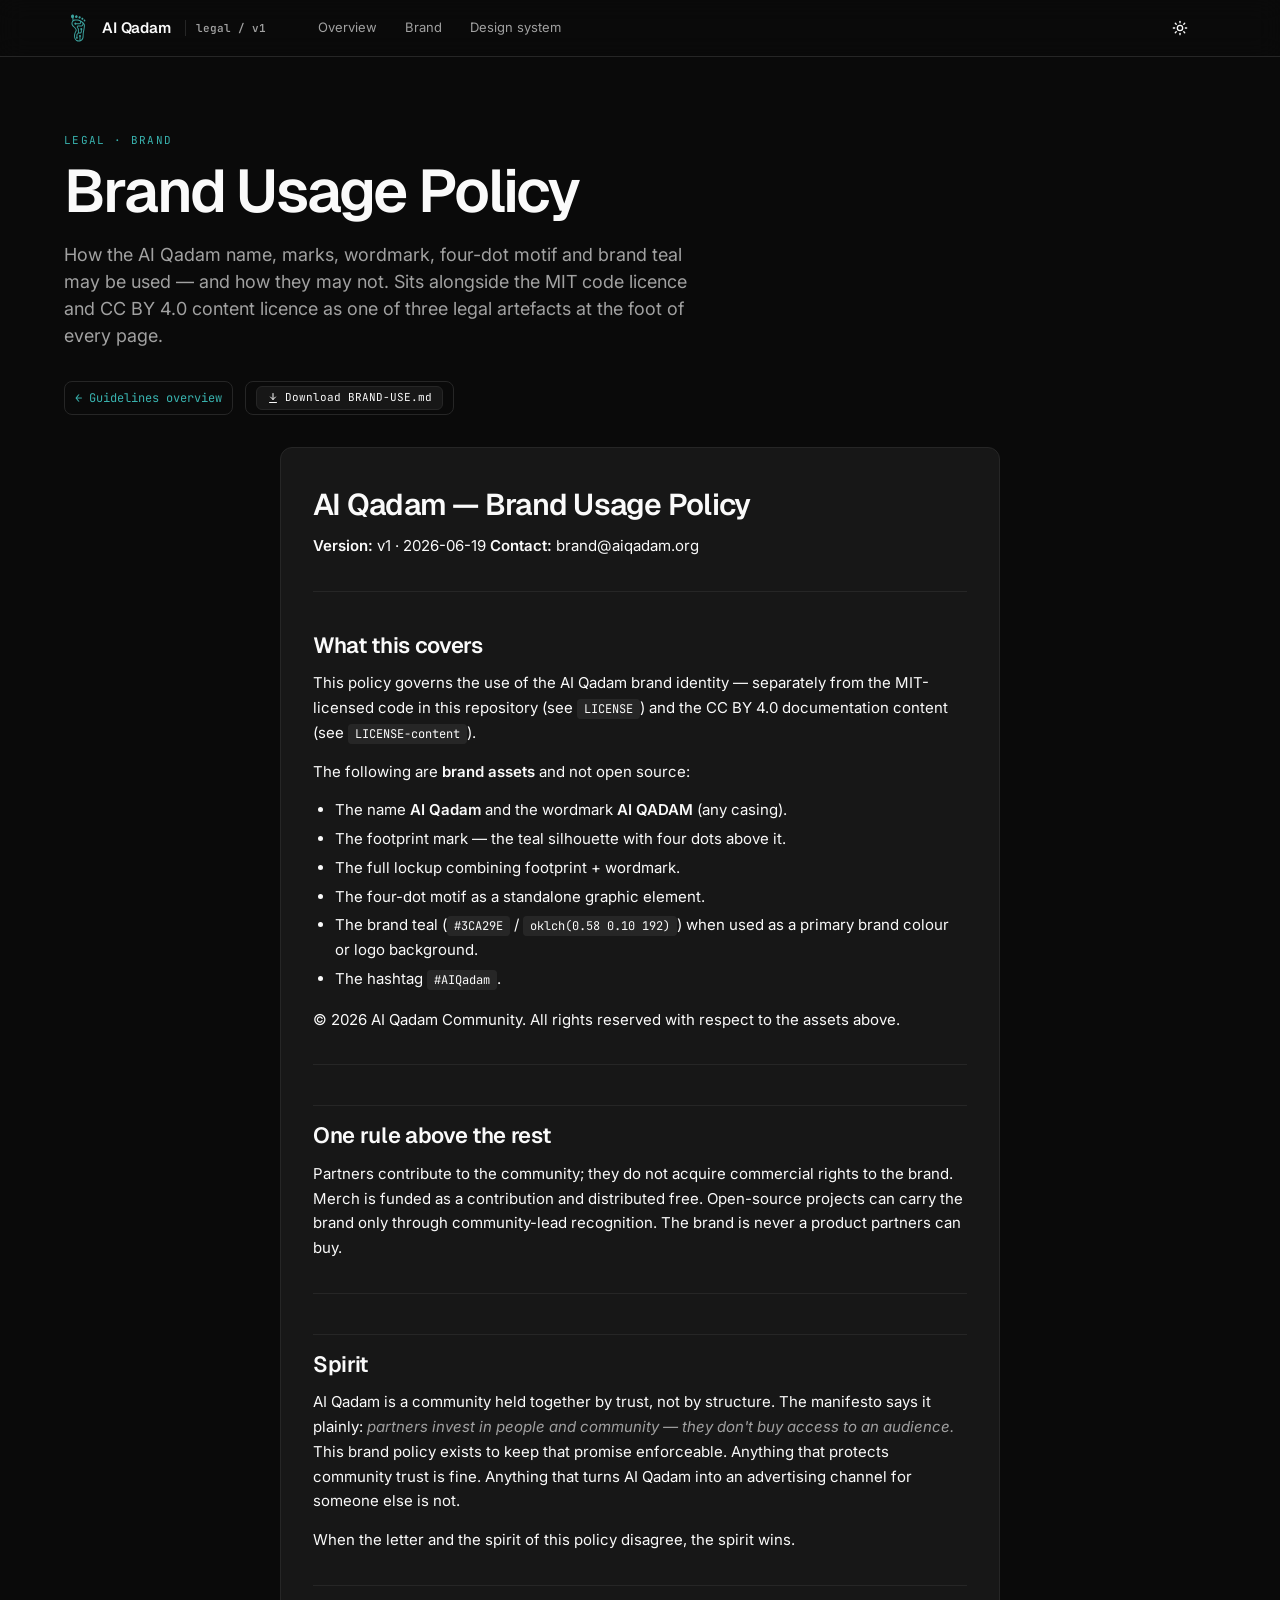
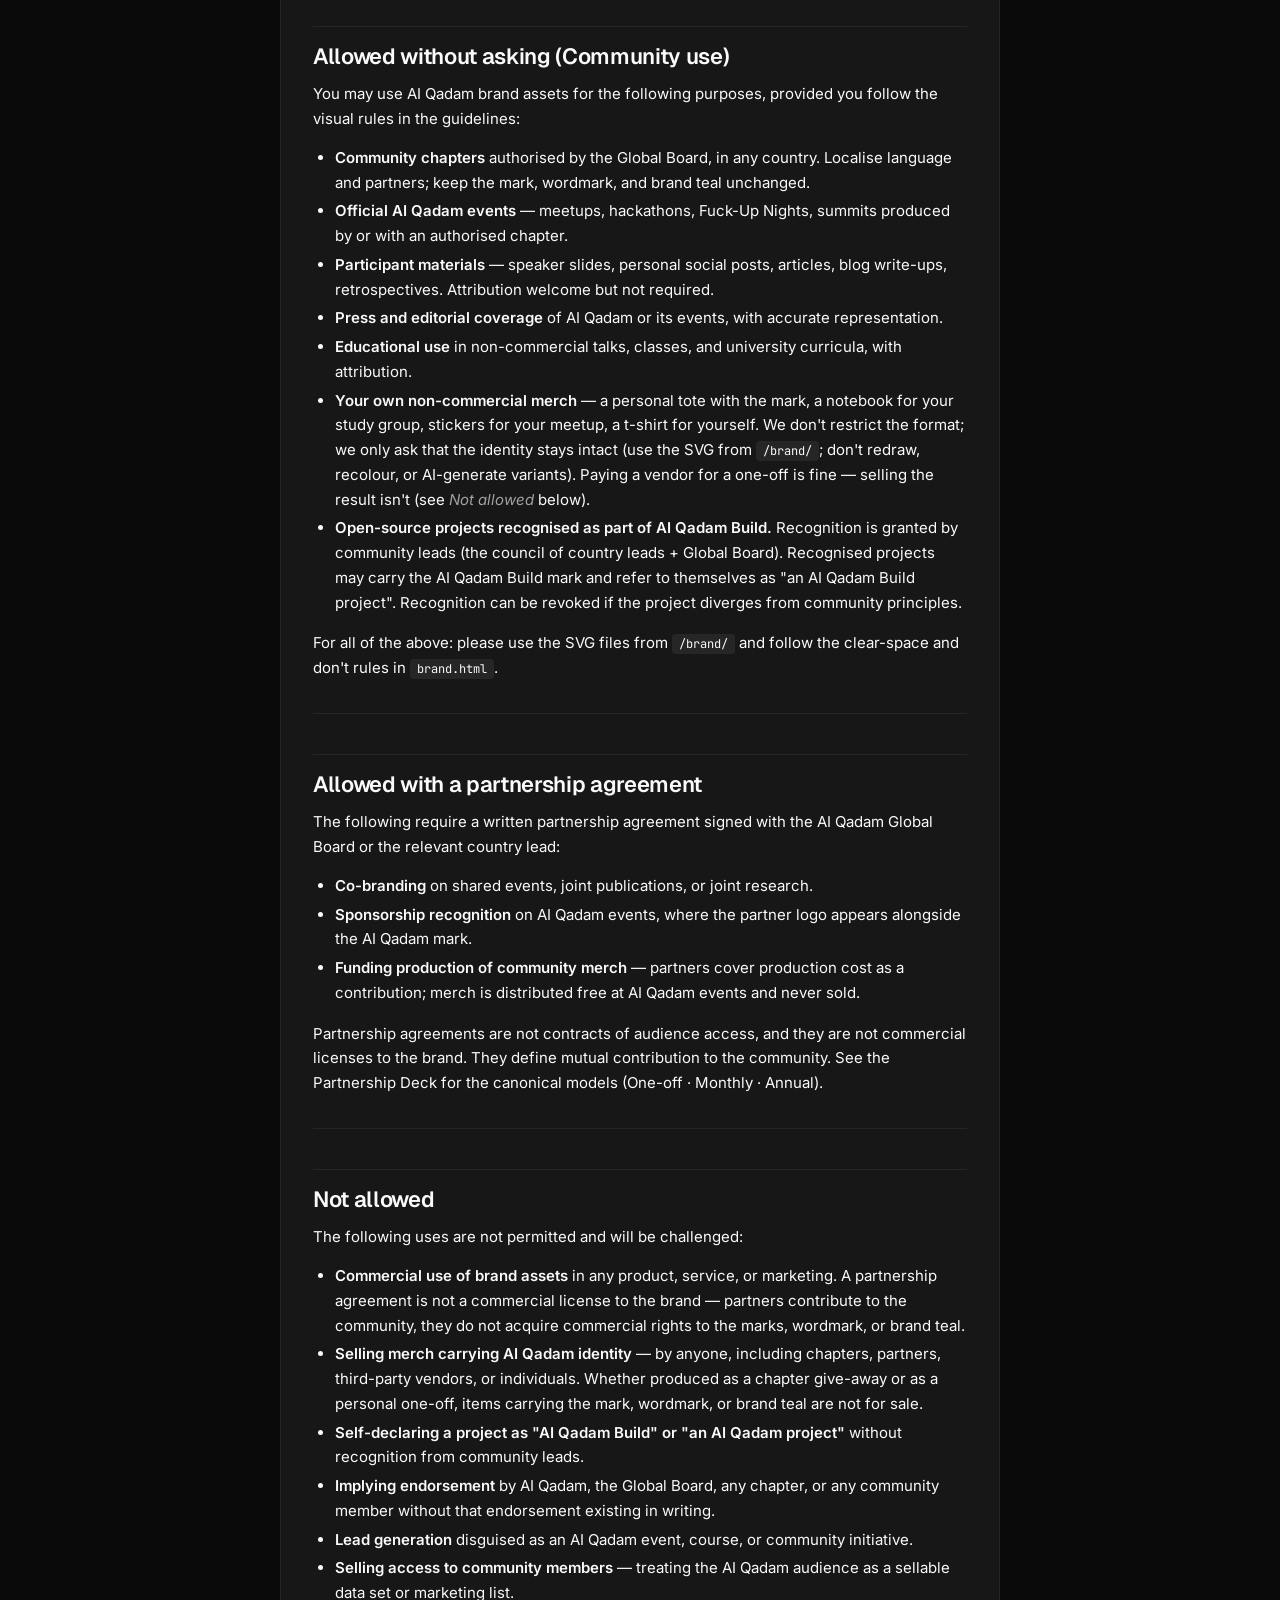
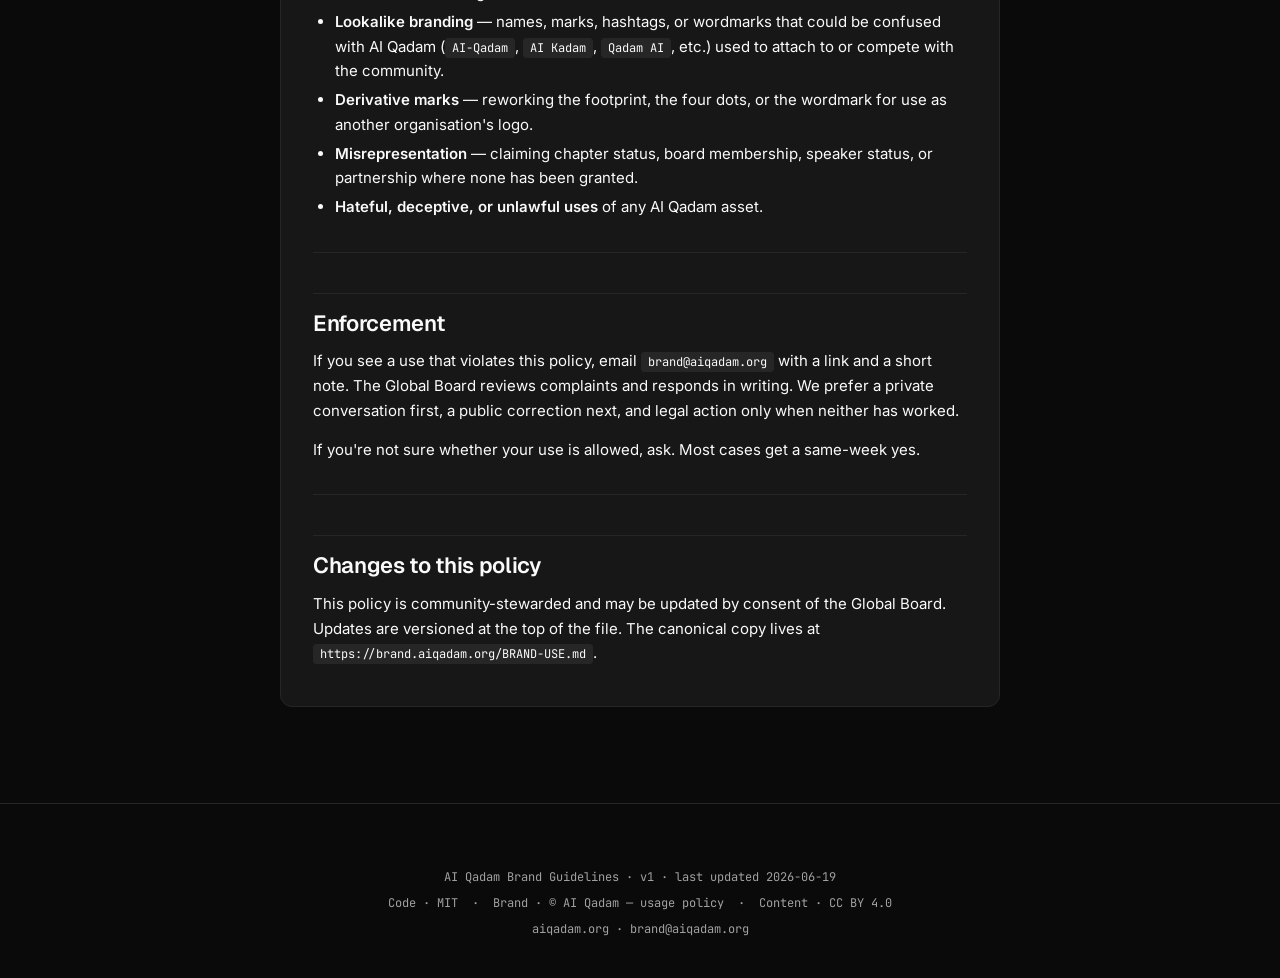
==== commit 32162739: "Cache-bust CSS links via content-hash query strings Add scripts/bump-assets.py — appends ?v=<md5-8> " ====
--- a/brand-use.html
+++ b/brand-use.html
@@ -8,9 +8,9 @@
 <link rel="preconnect" href="https://fonts.googleapis.com">
 <link rel="preconnect" href="https://fonts.gstatic.com" crossorigin>
 <link href="https://fonts.googleapis.com/css2?family=Geist:wght@400;500;600&family=Inter:wght@400;500;600&family=JetBrains+Mono:wght@400;500;600&display=swap" rel="stylesheet">
-<link rel="stylesheet" href="tokens.css">
-<link rel="stylesheet" href="components.css">
-<link rel="stylesheet" href="docs.css">
+<link rel="stylesheet" href="tokens.css?v=a4918888">
+<link rel="stylesheet" href="components.css?v=c033cba7">
+<link rel="stylesheet" href="docs.css?v=aec1d5c6">
 </head>
 <body>
 <header class="app-header">
--- a/docs.css
+++ b/docs.css
@@ -926,3 +926,61 @@
   color: var(--muted-foreground);
   font-style: italic;
 }
+
+/* ---------- Fork-me-on-GitHub corner ---------- */
+/* Reserves 80px on the right of the header so the corner doesn't overlap the theme toggle. */
+.app-header-inner { padding-right: 80px; }
+@media (max-width: 640px) {
+  .app-header-inner { padding-right: 56px; }
+}
+.github-corner {
+  position: fixed;
+  top: 0;
+  right: 0;
+  z-index: 50;
+  display: block;
+  line-height: 0;
+  text-decoration: none;
+}
+.github-corner svg {
+  display: block;
+  width: 80px;
+  height: 80px;
+  fill: var(--primary);
+  color: var(--primary-foreground);
+}
+.github-corner .octo-arm { transform-origin: 130px 106px; }
+.github-corner:hover .octo-arm { animation: octocat-wave 560ms ease-in-out; }
+@keyframes octocat-wave {
+  0%, 100% { transform: rotate(0); }
+  20%, 60% { transform: rotate(-25deg); }
+  40%, 80% { transform: rotate(10deg); }
+}
+@media (prefers-reduced-motion: reduce) {
+  .github-corner:hover .octo-arm { animation: none; }
+}
+@media (max-width: 640px) {
+  .github-corner svg { width: 56px; height: 56px; }
+}
+
+/* ---------- AI Qadam Build recognition badge ---------- */
+/* Used in footers of AI Qadam Build projects, including this site itself. */
+.aiq-build-badge {
+  display: inline-flex;
+  align-items: center;
+  gap: 8px;
+  font-family: var(--font-mono);
+  font-size: 11px;
+  text-transform: uppercase;
+  letter-spacing: 0.12em;
+  color: var(--muted-foreground);
+  text-decoration: none;
+  transition: color 150ms var(--ease-out);
+}
+.aiq-build-badge:hover { color: var(--foreground); }
+.aiq-build-badge .aiq-build-mark {
+  width: 14px;
+  height: 14px;
+  display: block;
+}
+.doc-footer .build-tag { margin-top: 8px; }
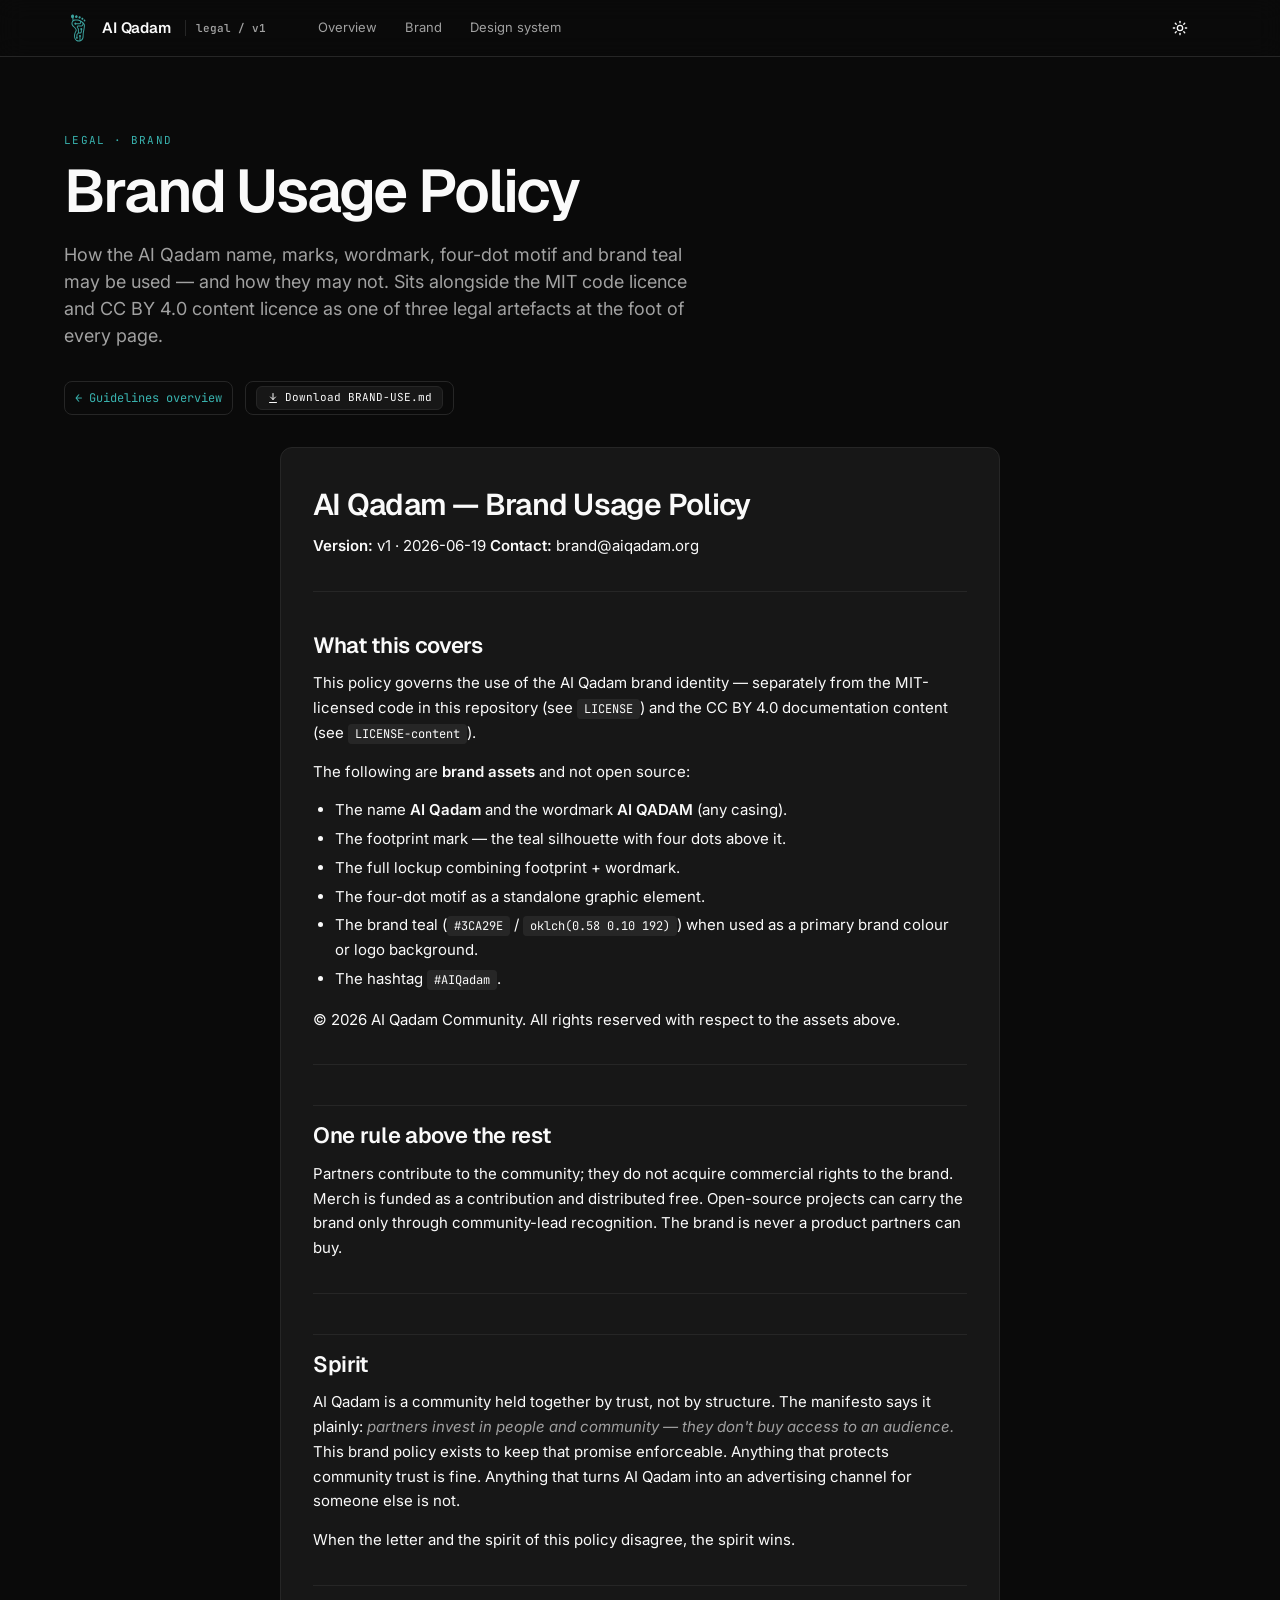
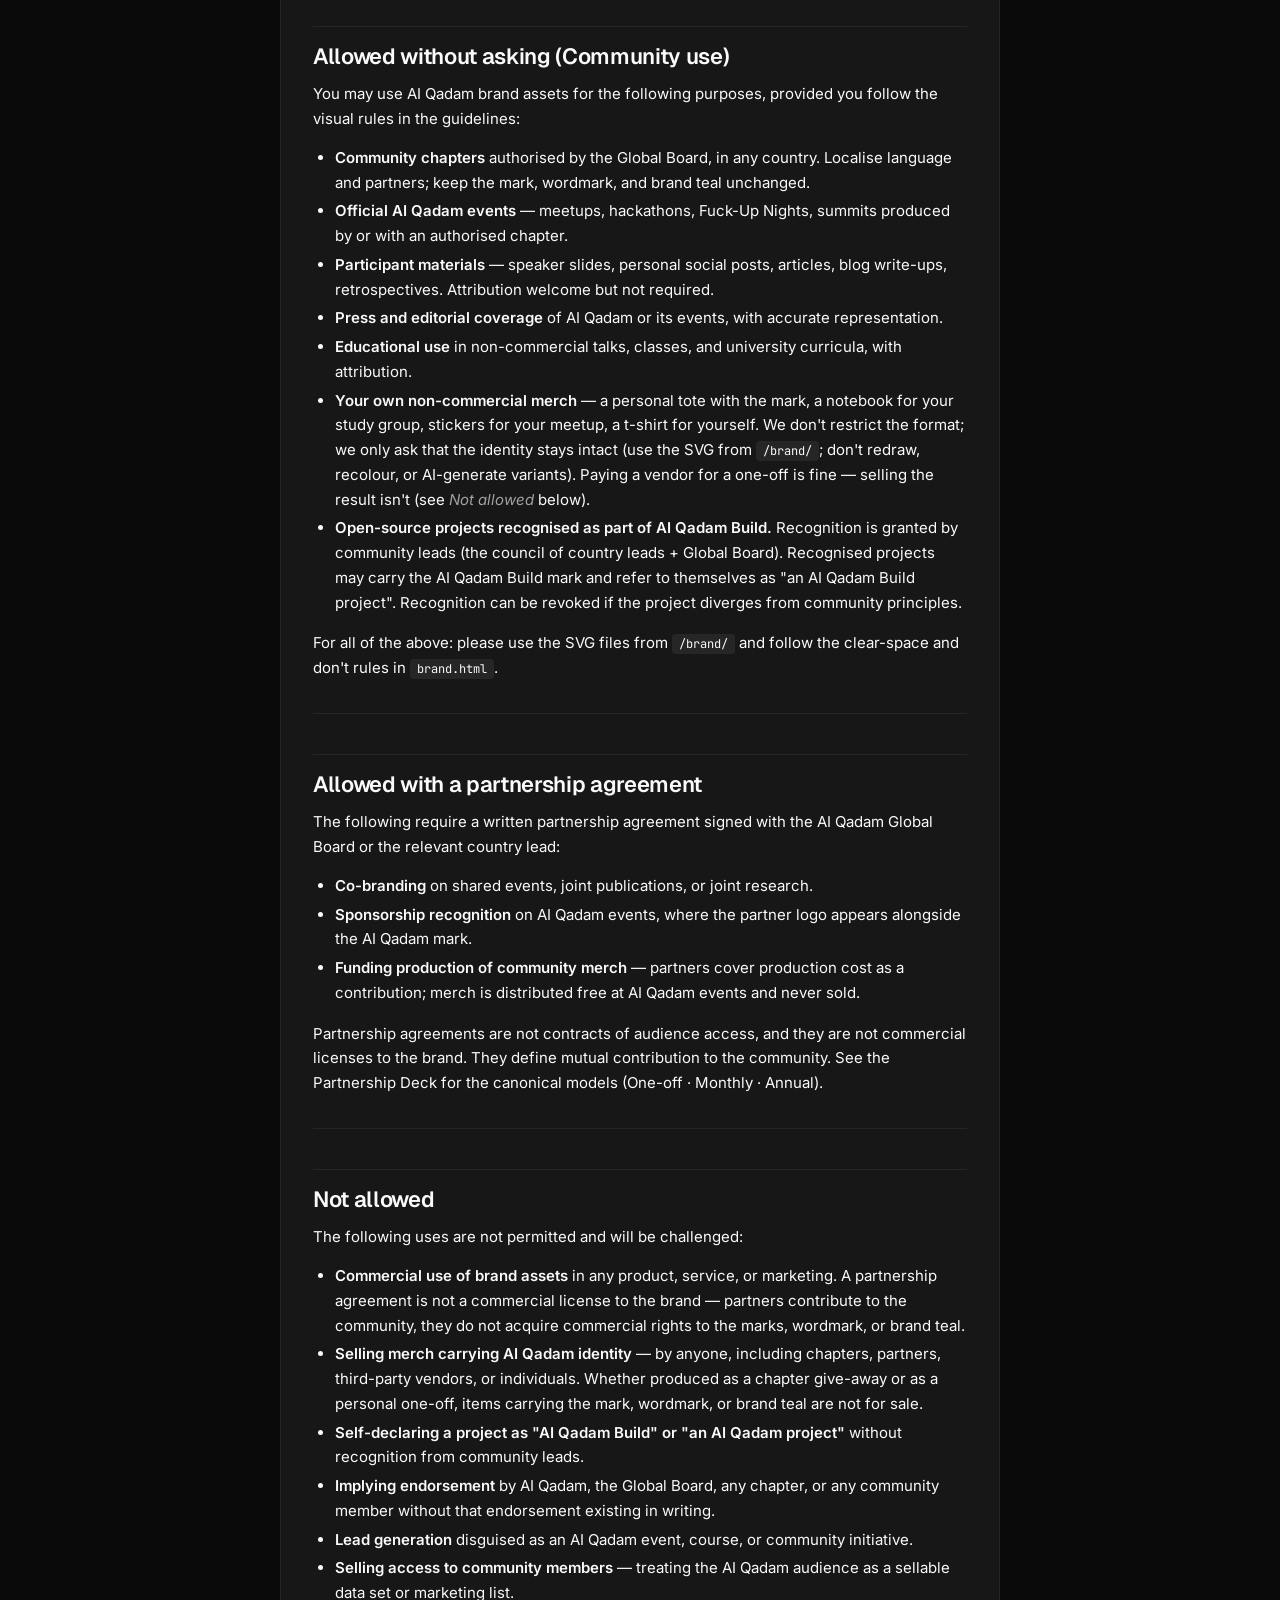
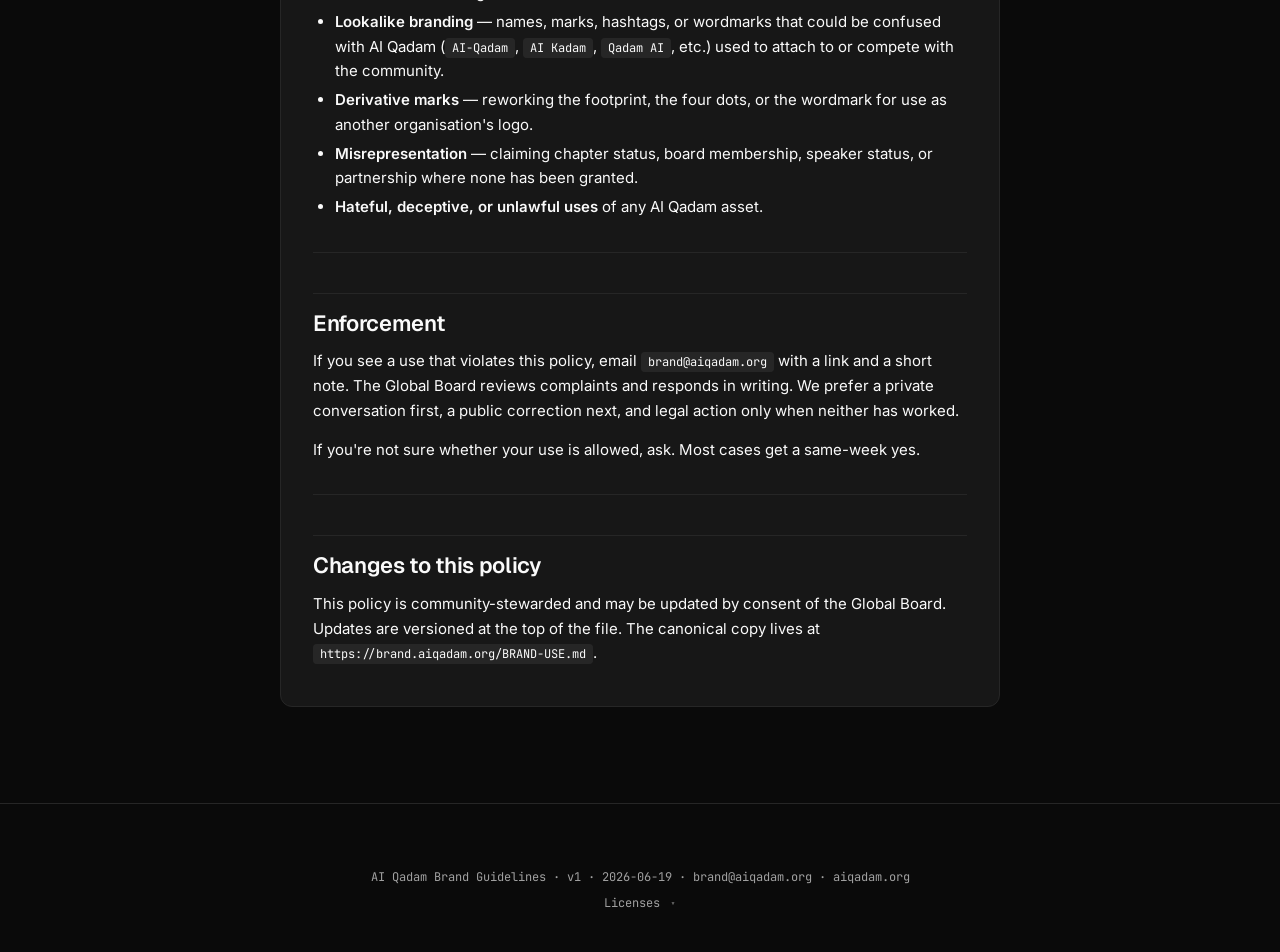
==== commit 07355a4e: "Lighten footer — collapse licenses, merge contact row Four rows compressed to three on pillar pages " ====
--- a/brand-use.html
+++ b/brand-use.html
@@ -4,13 +4,32 @@
 <meta charset="UTF-8">
 <meta name="viewport" content="width=device-width, initial-scale=1.0">
 <title>Brand Usage Policy</title>
+<meta name="description" content="AI Qadam Brand Usage Policy — who may use the AI Qadam name, mark, wordmark, four-dot motif, and brand teal. Community use, partnership terms, and prohibited uses.">
+<meta name="theme-color" content="#3CA29E">
+<link rel="canonical" href="https://brand.aiqadam.org/brand-use.html">
+
+<meta property="og:type" content="article">
+<meta property="og:site_name" content="AI Qadam Brand Guidelines">
+<meta property="og:title" content="Brand Usage Policy">
+<meta property="og:description" content="AI Qadam Brand Usage Policy — who may use the AI Qadam name, mark, wordmark, four-dot motif, and brand teal. Community use, partnership terms, and prohibited uses.">
+<meta property="og:url" content="https://brand.aiqadam.org/brand-use.html">
+<meta property="og:image" content="https://brand.aiqadam.org/brand/og-image.svg">
+<meta property="og:image:width" content="1200">
+<meta property="og:image:height" content="630">
+<meta property="og:locale" content="en_US">
+
+<meta name="twitter:card" content="summary_large_image">
+<meta name="twitter:title" content="Brand Usage Policy">
+<meta name="twitter:description" content="AI Qadam Brand Usage Policy — who may use the AI Qadam name, mark, wordmark, four-dot motif, and brand teal. Community use, partnership terms, and prohibited uses.">
+<meta name="twitter:image" content="https://brand.aiqadam.org/brand/og-image.svg">
+
 <link rel="icon" type="image/svg+xml" href="brand/logo-mark.svg">
 <link rel="preconnect" href="https://fonts.googleapis.com">
 <link rel="preconnect" href="https://fonts.gstatic.com" crossorigin>
 <link href="https://fonts.googleapis.com/css2?family=Geist:wght@400;500;600&family=Inter:wght@400;500;600&family=JetBrains+Mono:wght@400;500;600&display=swap" rel="stylesheet">
 <link rel="stylesheet" href="tokens.css?v=a4918888">
 <link rel="stylesheet" href="components.css?v=c033cba7">
-<link rel="stylesheet" href="docs.css?v=aec1d5c6">
+<link rel="stylesheet" href="docs.css?v=3d550286">
 </head>
 <body>
 <header class="app-header">
@@ -182,15 +201,19 @@
 
 <footer class="doc-footer">
   <div class="container">
-    <div class="row">AI Qadam Brand Guidelines · v1 · last updated 2026-06-19</div>
+    <div class="row">AI Qadam Brand Guidelines · v1 · 2026-06-19 · <a href="mailto:brand@aiqadam.org">brand@aiqadam.org</a> · <a href="https://aiqadam.org">aiqadam.org</a></div>
     <div class="row">
-      <a href="license.html">Code · MIT</a>
-      &nbsp;·&nbsp;
-      <a href="brand-use.html">Brand · © AI Qadam — usage policy</a>
-      &nbsp;·&nbsp;
-      <a href="license-content.html">Content · CC BY 4.0</a>
+      <details class="footer-licenses">
+        <summary>Licenses</summary>
+        <div class="licenses-list">
+          <a href="license.html">Code · MIT</a>
+          &nbsp;·&nbsp;
+          <a href="brand-use.html">Brand · © AI Qadam — usage policy</a>
+          &nbsp;·&nbsp;
+          <a href="license-content.html">Content · CC BY 4.0</a>
+        </div>
+      </details>
     </div>
-    <div class="row"><a href="https://aiqadam.org">aiqadam.org</a> · <a href="mailto:brand@aiqadam.org">brand@aiqadam.org</a></div>
   </div>
 </footer>
 <script>
--- a/docs.css
+++ b/docs.css
@@ -440,6 +440,12 @@
 .doc-footer .row + .row { margin-top: 8px; }
 .doc-footer a { color: var(--muted-foreground); border-bottom: 1px solid transparent; transition: color 150ms var(--ease-out), border-color 150ms var(--ease-out); }
 .doc-footer a:hover { color: var(--foreground); border-bottom-color: var(--border); }
+.doc-footer details.footer-licenses { display: inline-block; }
+.doc-footer details.footer-licenses summary { cursor: pointer; list-style: none; display: inline-block; }
+.doc-footer details.footer-licenses summary::-webkit-details-marker { display: none; }
+.doc-footer details.footer-licenses summary::after { content: " ▾"; font-size: 10px; opacity: 0.6; margin-left: 4px; }
+.doc-footer details.footer-licenses[open] summary::after { content: " ▴"; }
+.doc-footer details.footer-licenses .licenses-list { margin-top: 8px; }
 
 /* ---------- Form preview ---------- */
 .form-row { margin-bottom: 16px; }
